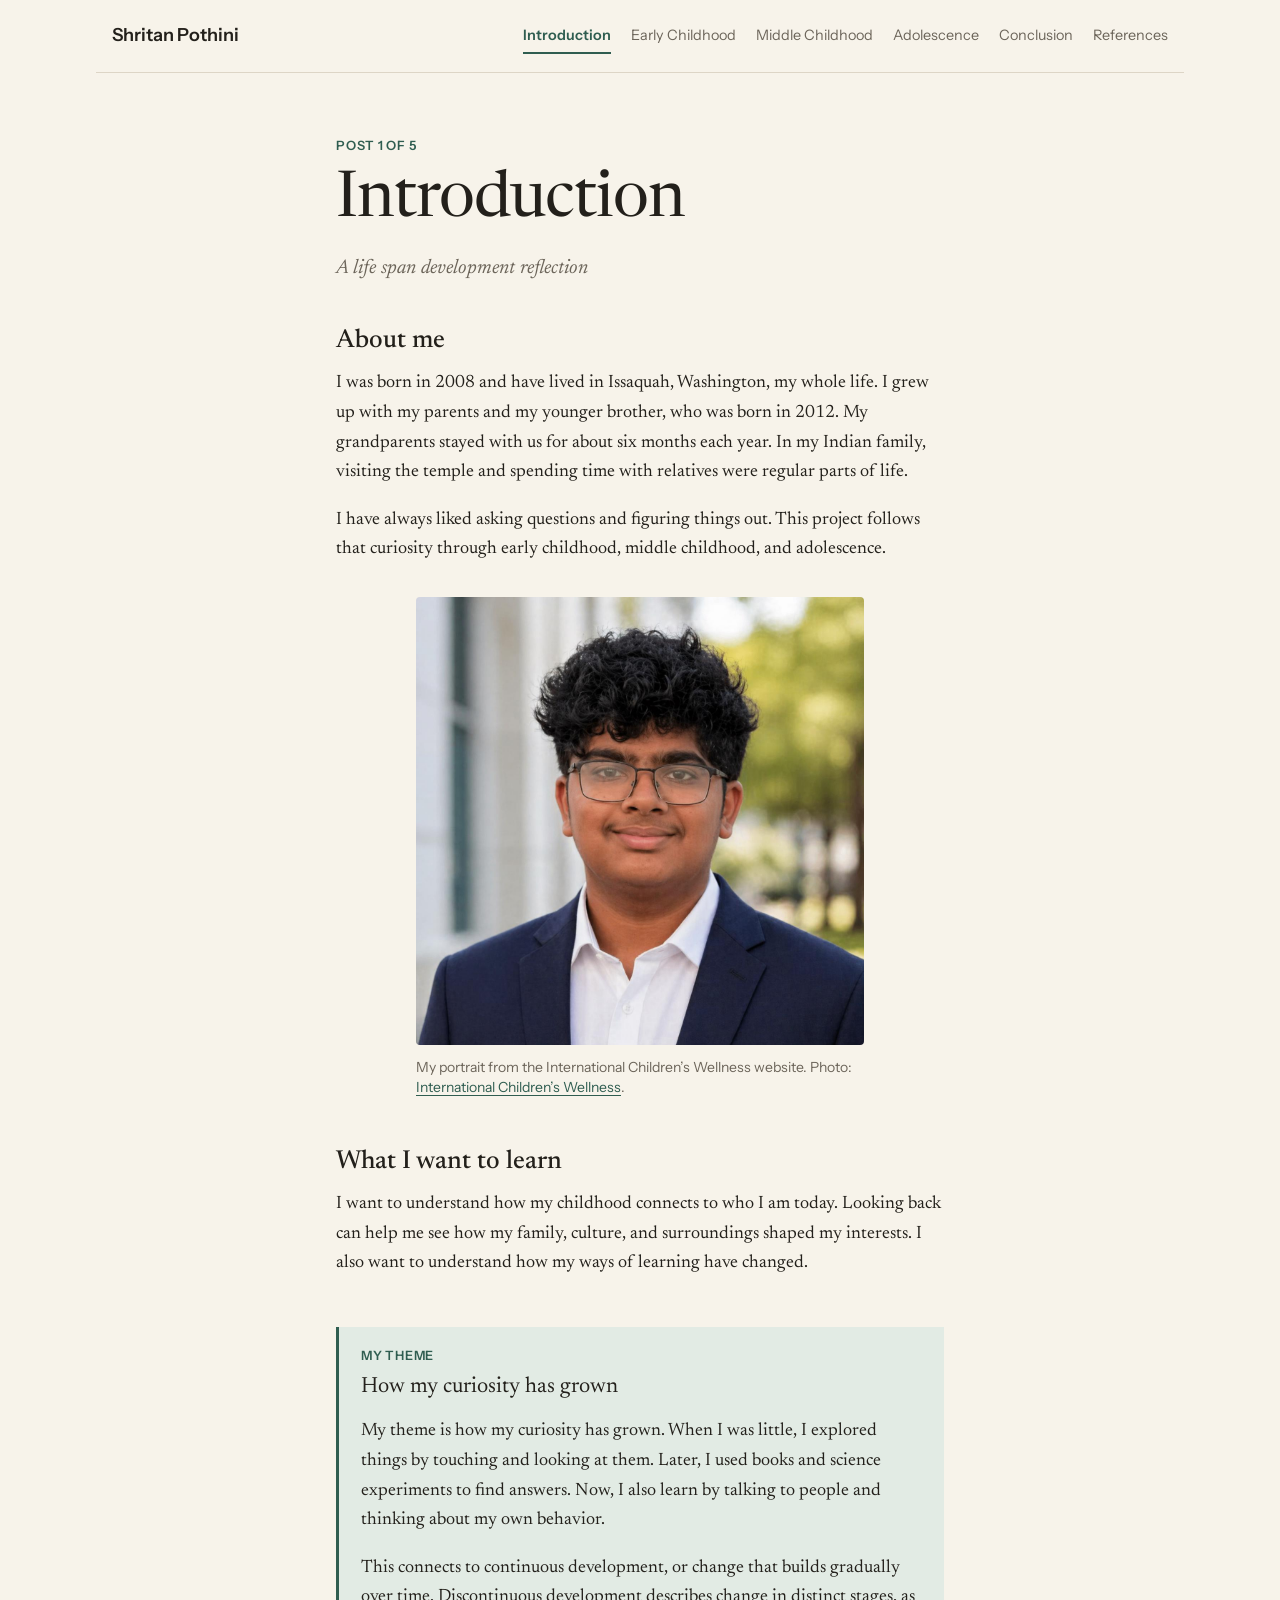
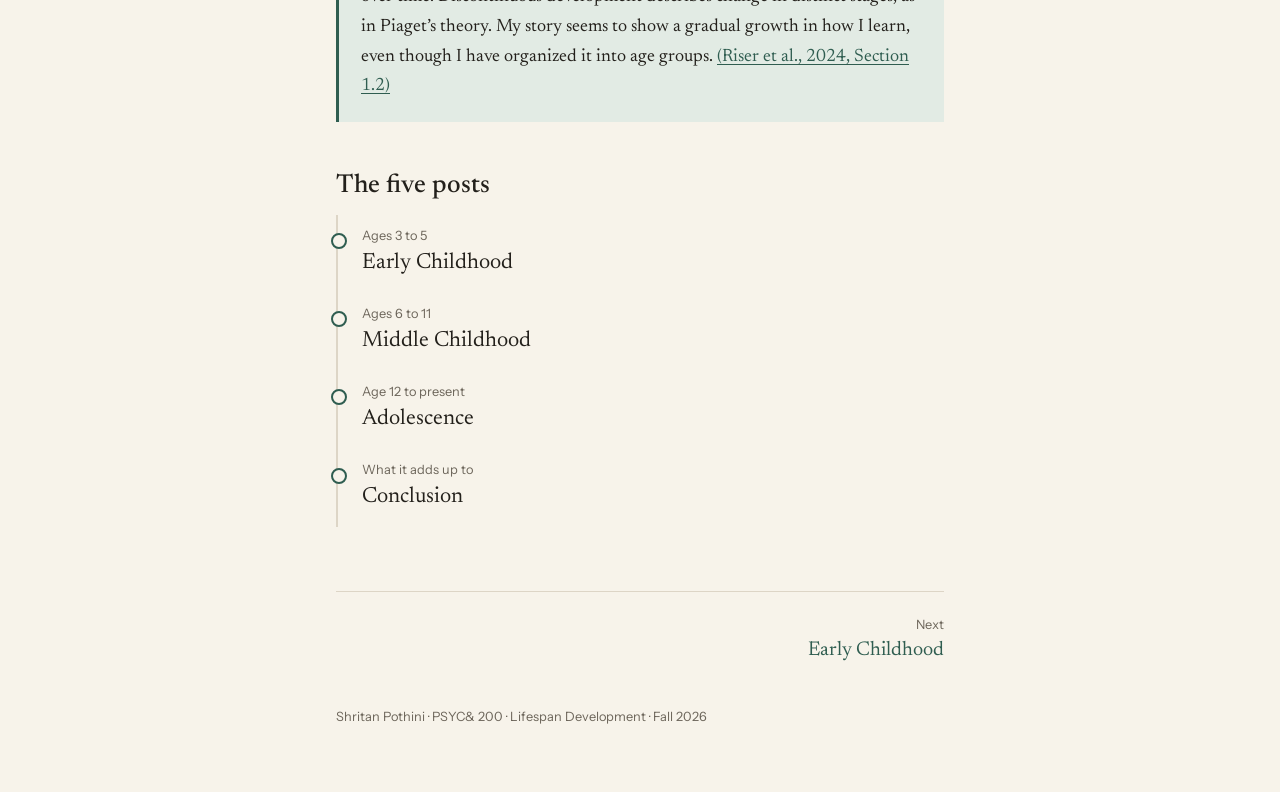
==== index.html @ 1e0b293d "Add supplied childhood photos and credited ICW portrait and conference images" ====
<!doctype html>
<html lang="en">
<head>
  <meta charset="utf-8">
  <meta name="viewport" content="width=device-width, initial-scale=1">
  <meta name="robots" content="noindex">
  <title>Introduction</title>
  <link rel="preconnect" href="https://fonts.googleapis.com">
  <link rel="preconnect" href="https://fonts.gstatic.com" crossorigin>
  <link rel="stylesheet" href="https://fonts.googleapis.com/css2?family=Instrument+Sans:wght@400;500;600&family=Newsreader:ital,opsz,wght@0,6..72,400;0,6..72,500;1,6..72,400&display=swap">
  <link rel="stylesheet" href="site.css">
  <script src="site-config.js" defer></script>
  <script src="site.js" defer></script>
</head>
<body>
  <header id="site-header"></header>
  <main>
    <div class="hero">
      <p class="eyebrow" data-post-number></p>
      <h1 data-post-title></h1>
      <p class="hero-sub">A life span development reflection</p>
    </div>

<section>
<h2>About me</h2>
<p>I was born in 2008 and have lived in Issaquah, Washington, my whole life. I grew up with my parents and my younger brother, who was born in 2012. My grandparents stayed with us for about six months each year. In my Indian family, visiting the temple and spending time with relatives were regular parts of life.</p>
<p>I have always liked asking questions and figuring things out. This project follows that curiosity through early childhood, middle childhood, and adolescence.</p>
<figure class="portrait"><img src="images/shritan-icw.png" alt="Portrait of Shritan Pothini" loading="lazy"><figcaption>My portrait from the International Children’s Wellness website. Photo: <a href="https://internationalchildrenswellness.org/">International Children’s Wellness</a>.</figcaption></figure>
</section>
<section>
<h2>What I want to learn</h2>
<p>I want to understand how my childhood connects to who I am today. Looking back can help me see how my family, culture, and surroundings shaped my interests. I also want to understand how my ways of learning have changed.</p>
</section>
<aside class="theme-note">
<p class="eyebrow">My theme</p>
<p class="theme-name" data-theme-name></p>
<p>My theme is how my curiosity has grown. When I was little, I explored things by touching and looking at them. Later, I used books and science experiments to find answers. Now, I also learn by talking to people and thinking about my own behavior.</p>
<p>This connects to continuous development, or change that builds gradually over time. Discontinuous development describes change in distinct stages, as in Piaget’s theory. My story seems to show a gradual growth in how I learn, even though I have organized it into age groups. <a href="https://openstax.org/books/lifespan-development/pages/1-2-themes-of-development">(Riser et al., 2024, Section 1.2)</a></p>
</aside>
<section>
<h2>The five posts</h2>
<ol class="roadmap" id="roadmap"></ol></section>
    <nav class="pager" id="pager" aria-label="Previous and next post"></nav>
  </main>
  <footer id="site-footer"></footer>
</body>
</html>
---- site.css ----
:root {
  --paper: #f7f3ea;
  --surface: #fffdf8;
  --ink: #23201b;
  --muted: #6c655a;
  --rule: #ddd5c6;
  --accent: #2f5d50;
  --accent-soft: #e2ebe4;
  --marker: #b4552d;
  --marker-soft: #f8e9dd;
  --serif: "Newsreader", Georgia, "Times New Roman", serif;
  --sans: "Instrument Sans", system-ui, -apple-system, "Segoe UI", sans-serif;
  --measure: 40rem;
}

@media (prefers-color-scheme: dark) {
  :root {
    --paper: #1b1a17;
    --surface: #24221e;
    --ink: #ece6da;
    --muted: #a59d8f;
    --rule: #3b3831;
    --accent: #8fc4b0;
    --accent-soft: #26362f;
    --marker: #e6a07c;
    --marker-soft: #38291f;
  }
}

* { box-sizing: border-box; }

html { scroll-behavior: smooth; scroll-padding-top: 1.5rem; }

body {
  margin: 0;
  background: var(--paper);
  color: var(--ink);
  font: 400 1.125rem/1.65 var(--serif);
}

a { color: var(--accent); text-underline-offset: 0.18em; }

:focus-visible { outline: 2px solid var(--accent); outline-offset: 3px; }

img { max-width: 100%; display: block; }

/* Draft notice */
.draft-notice {
  display: flex;
  flex-wrap: wrap;
  gap: 0.25rem 1rem;
  justify-content: center;
  padding: 0.5rem 1rem;
  background: var(--marker-soft);
  color: var(--ink);
  font: 500 0.875rem/1.4 var(--sans);
}
.draft-notice a { color: var(--marker); }

/* Navigation */
.nav {
  display: flex;
  flex-wrap: wrap;
  align-items: center;
  justify-content: space-between;
  gap: 0.5rem 1.5rem;
  max-width: 68rem;
  margin: 0 auto;
  padding: 1.25rem 1rem;
  font-family: var(--sans);
  border-bottom: 1px solid var(--rule);
}
.brand { color: var(--ink); font-weight: 600; text-decoration: none; }
.nav-list {
  display: flex;
  flex-wrap: wrap;
  gap: 0.25rem 1.25rem;
  margin: 0;
  padding: 0;
  list-style: none;
  font-size: 0.9rem;
}
.nav-list a { color: var(--muted); text-decoration: none; padding: 0.25rem 0; display: block; }
.nav-list a:hover { color: var(--ink); }
.nav-list a[aria-current="page"] { color: var(--accent); font-weight: 600; box-shadow: 0 2px 0 var(--accent); }
.nav-toggle {
  display: none;
  background: none;
  border: 1px solid var(--rule);
  border-radius: 4px;
  color: var(--ink);
  font: 500 0.875rem var(--sans);
  padding: 0.35rem 0.75rem;
  cursor: pointer;
}

/* Layout */
main { max-width: var(--measure); margin: 0 auto; padding: 0 1rem; }

.hero { padding: 4rem 0 2.5rem; }
.eyebrow {
  margin: 0 0 0.75rem;
  color: var(--accent);
  font: 600 0.8rem/1.4 var(--sans);
  letter-spacing: 0.06em;
  text-transform: uppercase;
}
h1 {
  margin: 0;
  font-size: clamp(2.5rem, 8vw, 4rem);
  font-weight: 400;
  line-height: 1.08;
  letter-spacing: -0.015em;
}
.hero-sub { margin: 1rem 0 0; color: var(--muted); font-size: 1.25rem; font-style: italic; }

section { margin: 0 0 3rem; }
h2 { margin: 0 0 0.75rem; font-size: 1.625rem; font-weight: 500; line-height: 1.25; }
h3 { margin: 0 0 0.25rem; font: 600 1rem/1.4 var(--sans); }
p { margin: 0 0 1.1rem; }

/* Writing slots: replaced by your own writing */
.todo {
  margin: 0 0 1.1rem;
  padding: 1rem 1.125rem;
  background: var(--marker-soft);
  border: 1px dashed var(--marker);
  border-radius: 4px;
  font: 400 0.95rem/1.55 var(--sans);
}
.todo strong { display: block; color: var(--marker); font-weight: 600; font-size: 0.8rem; letter-spacing: 0.04em; text-transform: uppercase; }
.todo.photo { display: grid; place-content: center; min-height: 15rem; text-align: center; }

/* Theme callout */
.theme-note {
  margin: 0 0 3rem;
  padding: 1.25rem 1.375rem;
  background: var(--accent-soft);
  border-left: 3px solid var(--accent);
}
.theme-note .eyebrow { margin-bottom: 0.25rem; }
.theme-name { font-size: 1.375rem; margin: 0 0 0.75rem; }
.theme-missing { font-style: italic; color: var(--muted); }

/* Concept cards */
.concepts { display: grid; gap: 1rem; }
.concept { padding: 1.125rem; background: var(--surface); border: 1px solid var(--rule); border-radius: 4px; }
.concept .todo:last-child, .concept p:last-child { margin-bottom: 0; }

/* Photos */
figure { margin: 2rem 0; }
figure img { max-height: 32rem; border-radius: 4px; cursor: zoom-in; }
figcaption { margin-top: 0.75rem; color: var(--muted); font: 400 0.875rem/1.45 var(--sans); }

.lightbox { max-width: min(92vw, 60rem); padding: 1rem; background: var(--surface); color: var(--ink); border: 0; border-radius: 6px; }
.lightbox::backdrop { background: rgb(0 0 0 / 0.75); }
.lightbox img { max-height: 76vh; margin: 0 auto; }
.lightbox p { margin: 0.75rem 0 0; font: 400 0.9rem/1.45 var(--sans); }
.lightbox-close { display: block; margin: 0 0 0.75rem auto; background: none; border: 1px solid var(--rule); border-radius: 4px; color: var(--ink); font: 500 0.875rem var(--sans); padding: 0.3rem 0.7rem; cursor: pointer; }

/* Roadmap on the home page */
.roadmap { margin: 0; padding: 0; list-style: none; border-left: 2px solid var(--rule); }
.roadmap li { position: relative; padding-left: 1.5rem; }
.roadmap li::before {
  content: "";
  position: absolute;
  left: -7px;
  top: 1.15rem;
  width: 12px;
  height: 12px;
  border-radius: 50%;
  background: var(--paper);
  border: 2px solid var(--accent);
}
.roadmap a { display: block; padding: 0.75rem 0; color: var(--ink); text-decoration: none; }
.roadmap a:hover .road-title { color: var(--accent); }
.road-ages { display: block; color: var(--muted); font: 400 0.8rem/1.4 var(--sans); }
.road-title { font-size: 1.375rem; }

/* References */
.references { padding-left: 1.5rem; text-indent: -1.5rem; overflow-wrap: anywhere; }

/* Pager and footer */
.pager { display: flex; gap: 1rem; margin: 4rem 0 0; padding-top: 1.5rem; border-top: 1px solid var(--rule); }
.pager a { flex: 1; text-decoration: none; font-size: 1.25rem; }
.pager small { display: block; color: var(--muted); font: 400 0.8rem/1.4 var(--sans); }
.pager .next { text-align: right; margin-left: auto; }

#site-footer { max-width: var(--measure); margin: 2.5rem auto 0; padding: 0 1rem 3rem; color: var(--muted); font: 400 0.8rem/1.5 var(--sans); }

@media (max-width: 720px) {
  .nav-toggle { display: block; }
  .nav-list { display: none; flex-direction: column; flex-basis: 100%; font-size: 1rem; }
  .nav-list.open { display: flex; }
  .hero { padding: 2.75rem 0 2rem; }
}

@media (prefers-reduced-motion: reduce) {
  html { scroll-behavior: auto; }
}

@media print {
  .draft-notice, .nav, .pager { display: none; }
  body { background: #fff; color: #000; font-size: 11pt; }
}

figure img { width: 100%; }

/* Small finishing details. */
.source-list { padding-left: 1.25rem; }
.source-list li { margin-bottom: .6rem; }
.concept h3 { margin-bottom: .75rem; }
.theme-note p:last-child { margin-bottom: 0; }

/* Preserve photo proportions without cropping. */
figure img { height: auto; max-height: none; }
figure.portrait { max-width: 28rem; margin-left: auto; margin-right: auto; }
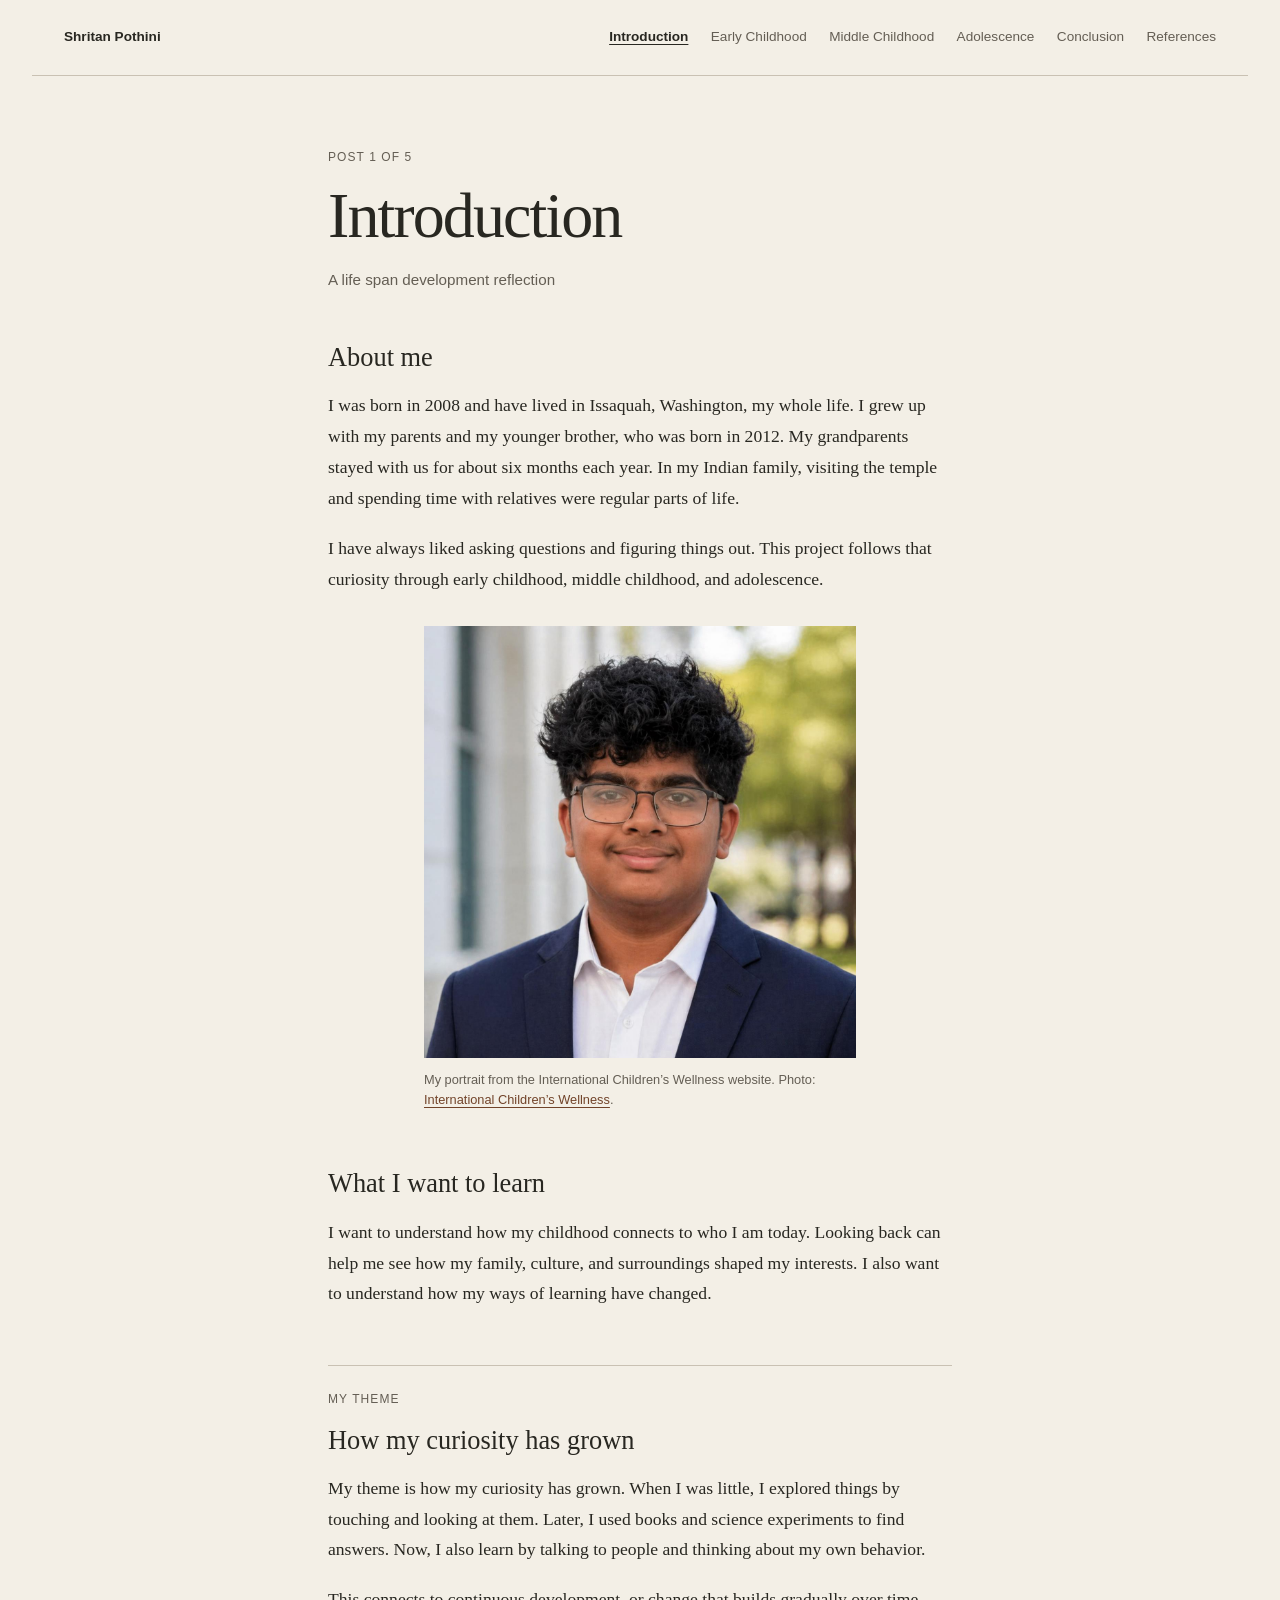
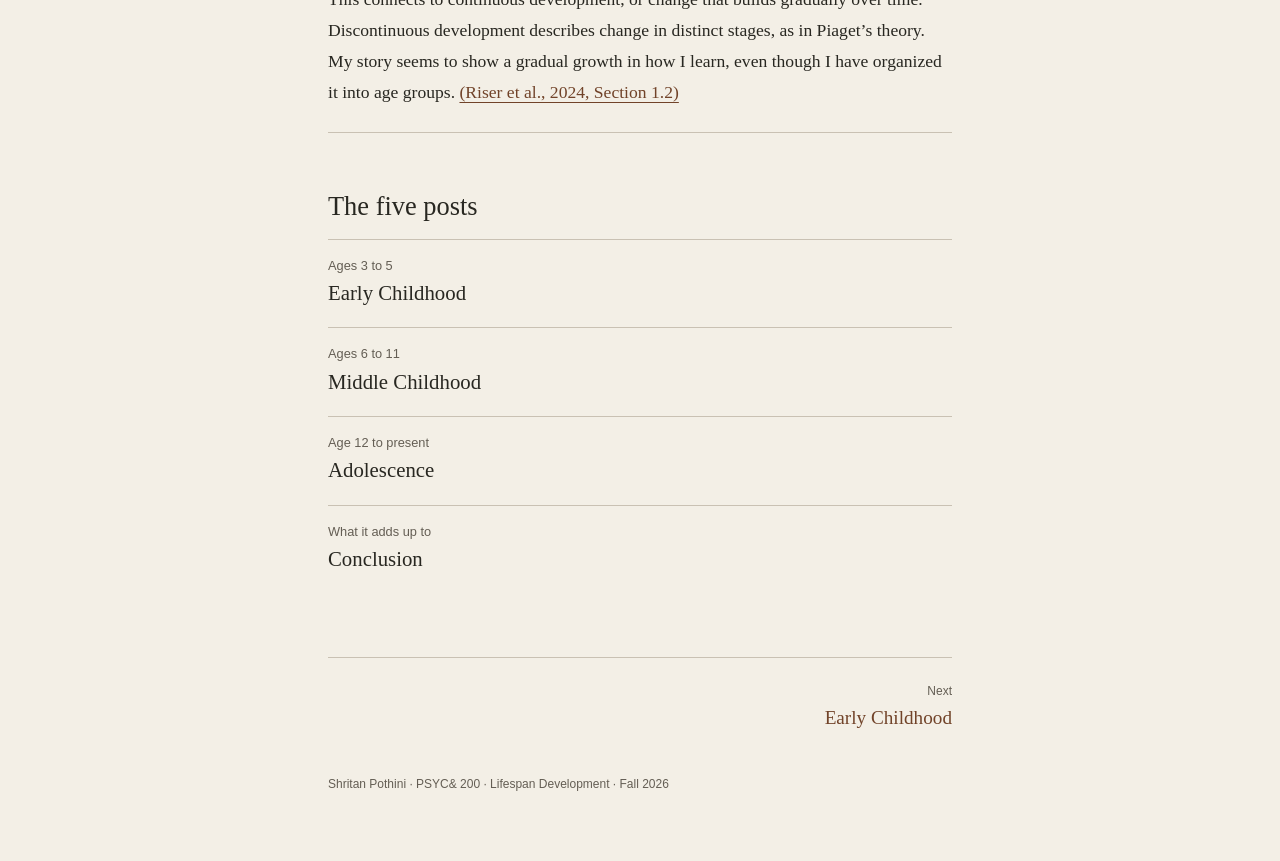
==== commit 68afc32b: "Simplify visual design using supplied guides" ====
--- a/index.html
+++ b/index.html
@@ -5,9 +5,6 @@
   <meta name="viewport" content="width=device-width, initial-scale=1">
   <meta name="robots" content="noindex">
   <title>Introduction</title>
-  <link rel="preconnect" href="https://fonts.googleapis.com">
-  <link rel="preconnect" href="https://fonts.gstatic.com" crossorigin>
-  <link rel="stylesheet" href="https://fonts.googleapis.com/css2?family=Instrument+Sans:wght@400;500;600&family=Newsreader:ital,opsz,wght@0,6..72,400;0,6..72,500;1,6..72,400&display=swap">
   <link rel="stylesheet" href="site.css">
   <script src="site-config.js" defer></script>
   <script src="site.js" defer></script>
--- a/site.css
+++ b/site.css
@@ -1,217 +1,73 @@
 :root {
-  --paper: #f7f3ea;
-  --surface: #fffdf8;
-  --ink: #23201b;
-  --muted: #6c655a;
-  --rule: #ddd5c6;
-  --accent: #2f5d50;
-  --accent-soft: #e2ebe4;
-  --marker: #b4552d;
-  --marker-soft: #f8e9dd;
-  --serif: "Newsreader", Georgia, "Times New Roman", serif;
-  --sans: "Instrument Sans", system-ui, -apple-system, "Segoe UI", sans-serif;
-  --measure: 40rem;
+  color-scheme: light;
+  --paper: #f3efe6;
+  --ink: #282721;
+  --muted: #645e54;
+  --rule: #c9c1b3;
+  --accent: #714329;
+  --serif: Georgia, "Times New Roman", serif;
+  --sans: Arial, Helvetica, sans-serif;
+  --measure: 42rem;
 }
-
-@media (prefers-color-scheme: dark) {
-  :root {
-    --paper: #1b1a17;
-    --surface: #24221e;
-    --ink: #ece6da;
-    --muted: #a59d8f;
-    --rule: #3b3831;
-    --accent: #8fc4b0;
-    --accent-soft: #26362f;
-    --marker: #e6a07c;
-    --marker-soft: #38291f;
-  }
+* { box-sizing: border-box; }
+body { margin: 0; background: var(--paper); color: var(--ink); font: 1.1rem/1.75 var(--serif); }
+a { color: var(--accent); text-underline-offset: .2em; text-decoration-thickness: 1px; }
+a:hover { text-decoration-thickness: 2px; }
+:focus-visible { outline: 2px solid var(--accent); outline-offset: 5px; }
+img { display: block; max-width: 100%; height: auto; }
+button { color: inherit; font: inherit; }
+.nav { max-width: 76rem; margin: auto; padding: 1.4rem 2rem; display: flex; flex-wrap: wrap; align-items: center; justify-content: space-between; gap: 1rem 2rem; border-bottom: 1px solid var(--rule); font: .85rem/1.5 var(--sans); }
+.brand { color: var(--ink); font-weight: 700; text-decoration: none; }
+.nav-list { display: flex; flex-wrap: wrap; gap: .5rem 1.4rem; list-style: none; padding: 0; margin: 0; }
+.nav-list a { color: var(--muted); display: block; padding: .3rem 0; text-decoration: none; }
+.nav-list a[aria-current="page"] { color: var(--ink); text-decoration: underline; font-weight: 700; }
+.nav-toggle { display: none; background: transparent; border: 1px solid var(--rule); padding: .45rem .8rem; cursor: pointer; }
+main { max-width: var(--measure); padding: 0 1.5rem; margin: auto; }
+.hero { padding: 4.5rem 0 3rem; }
+.eyebrow { font: .75rem/1.5 var(--sans); letter-spacing: .09em; text-transform: uppercase; color: var(--muted); margin: 0 0 .9rem; }
+h1 { margin: 0; font: 400 clamp(2.5rem, 7vw, 4rem)/1.12 var(--serif); letter-spacing: -.03em; }
+.hero-sub { color: var(--muted); font: .95rem/1.6 var(--sans); margin: 1rem 0 0; }
+section { margin: 0 0 3.5rem; }
+h2 { font: 400 1.65rem/1.3 var(--serif); margin: 0 0 1rem; }
+h3 { font: 700 1rem/1.5 var(--sans); margin: 0 0 .85rem; }
+p { margin: 0 0 1.2rem; }
+.theme-note { margin: 0 0 3.5rem; padding: 1.5rem 0; border-top: 1px solid var(--rule); border-bottom: 1px solid var(--rule); }
+.theme-name { font: 400 1.65rem/1.3 var(--serif); margin-bottom: 1rem; }
+.theme-note p:last-child, .concept p:last-child { margin-bottom: 0; }
+.concepts { display: block; }
+.concept { margin: 0 0 2rem; padding: 0; }
+.concept + .concept { padding-top: 1.5rem; border-top: 1px solid var(--rule); }
+figure { margin: 2rem 0 2.5rem; }
+figure img { width: 100%; cursor: zoom-in; }
+figure.portrait { max-width: 27rem; margin-left: auto; margin-right: auto; }
+figcaption { margin-top: .7rem; color: var(--muted); font: .8rem/1.6 var(--sans); }
+.roadmap { margin: 0; padding: 0; list-style: none; }
+.roadmap li { border-top: 1px solid var(--rule); }
+.roadmap a { display: block; padding: 1rem 0; color: var(--ink); text-decoration: none; }
+.road-ages { display: block; color: var(--muted); font: .8rem/1.5 var(--sans); }
+.road-title { font-size: 1.3rem; }
+.references { padding-left: 1.5rem; text-indent: -1.5rem; overflow-wrap: anywhere; }
+.source-list { padding-left: 1.25rem; }
+.source-list li { margin-bottom: .65rem; }
+.pager { display: flex; gap: 1.5rem; margin: 4rem 0 0; padding-top: 1.5rem; border-top: 1px solid var(--rule); }
+.pager a { flex: 1; font-size: 1.2rem; text-decoration: none; }
+.pager small { display: block; color: var(--muted); font: .75rem/1.6 var(--sans); }
+.pager .next { text-align: right; margin-left: auto; }
+#site-footer { max-width: var(--measure); margin: 2.5rem auto 0; padding: 0 1.5rem 3rem; color: var(--muted); font: .75rem/1.6 var(--sans); }
+.lightbox { max-width: min(92vw, 60rem); padding: 1rem; background: var(--paper); color: var(--ink); border: 1px solid var(--rule); }
+.lightbox::backdrop { background: rgb(0 0 0 / .8); }
+.lightbox img { max-height: 76vh; width: auto; margin: auto; }
+.lightbox p { margin: .75rem 0 0; font: .85rem/1.6 var(--sans); }
+.lightbox-close { display: block; margin: 0 0 .75rem auto; background: transparent; border: 1px solid var(--rule); padding: .4rem .75rem; font: .85rem var(--sans); cursor: pointer; }
+@media (max-width: 760px) {
+  .nav { padding: 1rem 1.5rem; }
+  .nav-toggle { display: block; }
+  .nav-list { display: none; flex-direction: column; flex-basis: 100%; gap: .2rem; }
+  .nav-list.open { display: flex; }
+  .nav-list a { padding: .6rem 0; }
+  .hero { padding: 3rem 0 2.5rem; }
 }
-
-* { box-sizing: border-box; }
-
-html { scroll-behavior: smooth; scroll-padding-top: 1.5rem; }
-
-body {
-  margin: 0;
-  background: var(--paper);
-  color: var(--ink);
-  font: 400 1.125rem/1.65 var(--serif);
-}
-
-a { color: var(--accent); text-underline-offset: 0.18em; }
-
-:focus-visible { outline: 2px solid var(--accent); outline-offset: 3px; }
-
-img { max-width: 100%; display: block; }
-
-/* Draft notice */
-.draft-notice {
-  display: flex;
-  flex-wrap: wrap;
-  gap: 0.25rem 1rem;
-  justify-content: center;
-  padding: 0.5rem 1rem;
-  background: var(--marker-soft);
-  color: var(--ink);
-  font: 500 0.875rem/1.4 var(--sans);
-}
-.draft-notice a { color: var(--marker); }
-
-/* Navigation */
-.nav {
-  display: flex;
-  flex-wrap: wrap;
-  align-items: center;
-  justify-content: space-between;
-  gap: 0.5rem 1.5rem;
-  max-width: 68rem;
-  margin: 0 auto;
-  padding: 1.25rem 1rem;
-  font-family: var(--sans);
-  border-bottom: 1px solid var(--rule);
-}
-.brand { color: var(--ink); font-weight: 600; text-decoration: none; }
-.nav-list {
-  display: flex;
-  flex-wrap: wrap;
-  gap: 0.25rem 1.25rem;
-  margin: 0;
-  padding: 0;
-  list-style: none;
-  font-size: 0.9rem;
-}
-.nav-list a { color: var(--muted); text-decoration: none; padding: 0.25rem 0; display: block; }
-.nav-list a:hover { color: var(--ink); }
-.nav-list a[aria-current="page"] { color: var(--accent); font-weight: 600; box-shadow: 0 2px 0 var(--accent); }
-.nav-toggle {
-  display: none;
-  background: none;
-  border: 1px solid var(--rule);
-  border-radius: 4px;
-  color: var(--ink);
-  font: 500 0.875rem var(--sans);
-  padding: 0.35rem 0.75rem;
-  cursor: pointer;
-}
-
-/* Layout */
-main { max-width: var(--measure); margin: 0 auto; padding: 0 1rem; }
-
-.hero { padding: 4rem 0 2.5rem; }
-.eyebrow {
-  margin: 0 0 0.75rem;
-  color: var(--accent);
-  font: 600 0.8rem/1.4 var(--sans);
-  letter-spacing: 0.06em;
-  text-transform: uppercase;
-}
-h1 {
-  margin: 0;
-  font-size: clamp(2.5rem, 8vw, 4rem);
-  font-weight: 400;
-  line-height: 1.08;
-  letter-spacing: -0.015em;
-}
-.hero-sub { margin: 1rem 0 0; color: var(--muted); font-size: 1.25rem; font-style: italic; }
-
-section { margin: 0 0 3rem; }
-h2 { margin: 0 0 0.75rem; font-size: 1.625rem; font-weight: 500; line-height: 1.25; }
-h3 { margin: 0 0 0.25rem; font: 600 1rem/1.4 var(--sans); }
-p { margin: 0 0 1.1rem; }
-
-/* Writing slots: replaced by your own writing */
-.todo {
-  margin: 0 0 1.1rem;
-  padding: 1rem 1.125rem;
-  background: var(--marker-soft);
-  border: 1px dashed var(--marker);
-  border-radius: 4px;
-  font: 400 0.95rem/1.55 var(--sans);
-}
-.todo strong { display: block; color: var(--marker); font-weight: 600; font-size: 0.8rem; letter-spacing: 0.04em; text-transform: uppercase; }
-.todo.photo { display: grid; place-content: center; min-height: 15rem; text-align: center; }
-
-/* Theme callout */
-.theme-note {
-  margin: 0 0 3rem;
-  padding: 1.25rem 1.375rem;
-  background: var(--accent-soft);
-  border-left: 3px solid var(--accent);
-}
-.theme-note .eyebrow { margin-bottom: 0.25rem; }
-.theme-name { font-size: 1.375rem; margin: 0 0 0.75rem; }
-.theme-missing { font-style: italic; color: var(--muted); }
-
-/* Concept cards */
-.concepts { display: grid; gap: 1rem; }
-.concept { padding: 1.125rem; background: var(--surface); border: 1px solid var(--rule); border-radius: 4px; }
-.concept .todo:last-child, .concept p:last-child { margin-bottom: 0; }
-
-/* Photos */
-figure { margin: 2rem 0; }
-figure img { max-height: 32rem; border-radius: 4px; cursor: zoom-in; }
-figcaption { margin-top: 0.75rem; color: var(--muted); font: 400 0.875rem/1.45 var(--sans); }
-
-.lightbox { max-width: min(92vw, 60rem); padding: 1rem; background: var(--surface); color: var(--ink); border: 0; border-radius: 6px; }
-.lightbox::backdrop { background: rgb(0 0 0 / 0.75); }
-.lightbox img { max-height: 76vh; margin: 0 auto; }
-.lightbox p { margin: 0.75rem 0 0; font: 400 0.9rem/1.45 var(--sans); }
-.lightbox-close { display: block; margin: 0 0 0.75rem auto; background: none; border: 1px solid var(--rule); border-radius: 4px; color: var(--ink); font: 500 0.875rem var(--sans); padding: 0.3rem 0.7rem; cursor: pointer; }
-
-/* Roadmap on the home page */
-.roadmap { margin: 0; padding: 0; list-style: none; border-left: 2px solid var(--rule); }
-.roadmap li { position: relative; padding-left: 1.5rem; }
-.roadmap li::before {
-  content: "";
-  position: absolute;
-  left: -7px;
-  top: 1.15rem;
-  width: 12px;
-  height: 12px;
-  border-radius: 50%;
-  background: var(--paper);
-  border: 2px solid var(--accent);
-}
-.roadmap a { display: block; padding: 0.75rem 0; color: var(--ink); text-decoration: none; }
-.roadmap a:hover .road-title { color: var(--accent); }
-.road-ages { display: block; color: var(--muted); font: 400 0.8rem/1.4 var(--sans); }
-.road-title { font-size: 1.375rem; }
-
-/* References */
-.references { padding-left: 1.5rem; text-indent: -1.5rem; overflow-wrap: anywhere; }
-
-/* Pager and footer */
-.pager { display: flex; gap: 1rem; margin: 4rem 0 0; padding-top: 1.5rem; border-top: 1px solid var(--rule); }
-.pager a { flex: 1; text-decoration: none; font-size: 1.25rem; }
-.pager small { display: block; color: var(--muted); font: 400 0.8rem/1.4 var(--sans); }
-.pager .next { text-align: right; margin-left: auto; }
-
-#site-footer { max-width: var(--measure); margin: 2.5rem auto 0; padding: 0 1rem 3rem; color: var(--muted); font: 400 0.8rem/1.5 var(--sans); }
-
-@media (max-width: 720px) {
-  .nav-toggle { display: block; }
-  .nav-list { display: none; flex-direction: column; flex-basis: 100%; font-size: 1rem; }
-  .nav-list.open { display: flex; }
-  .hero { padding: 2.75rem 0 2rem; }
-}
-
-@media (prefers-reduced-motion: reduce) {
-  html { scroll-behavior: auto; }
-}
-
 @media print {
-  .draft-notice, .nav, .pager { display: none; }
+  .nav, .pager { display: none; }
   body { background: #fff; color: #000; font-size: 11pt; }
 }
-
-figure img { width: 100%; }
-
-/* Small finishing details. */
-.source-list { padding-left: 1.25rem; }
-.source-list li { margin-bottom: .6rem; }
-.concept h3 { margin-bottom: .75rem; }
-.theme-note p:last-child { margin-bottom: 0; }
-
-/* Preserve photo proportions without cropping. */
-figure img { height: auto; max-height: none; }
-figure.portrait { max-width: 28rem; margin-left: auto; margin-right: auto; }
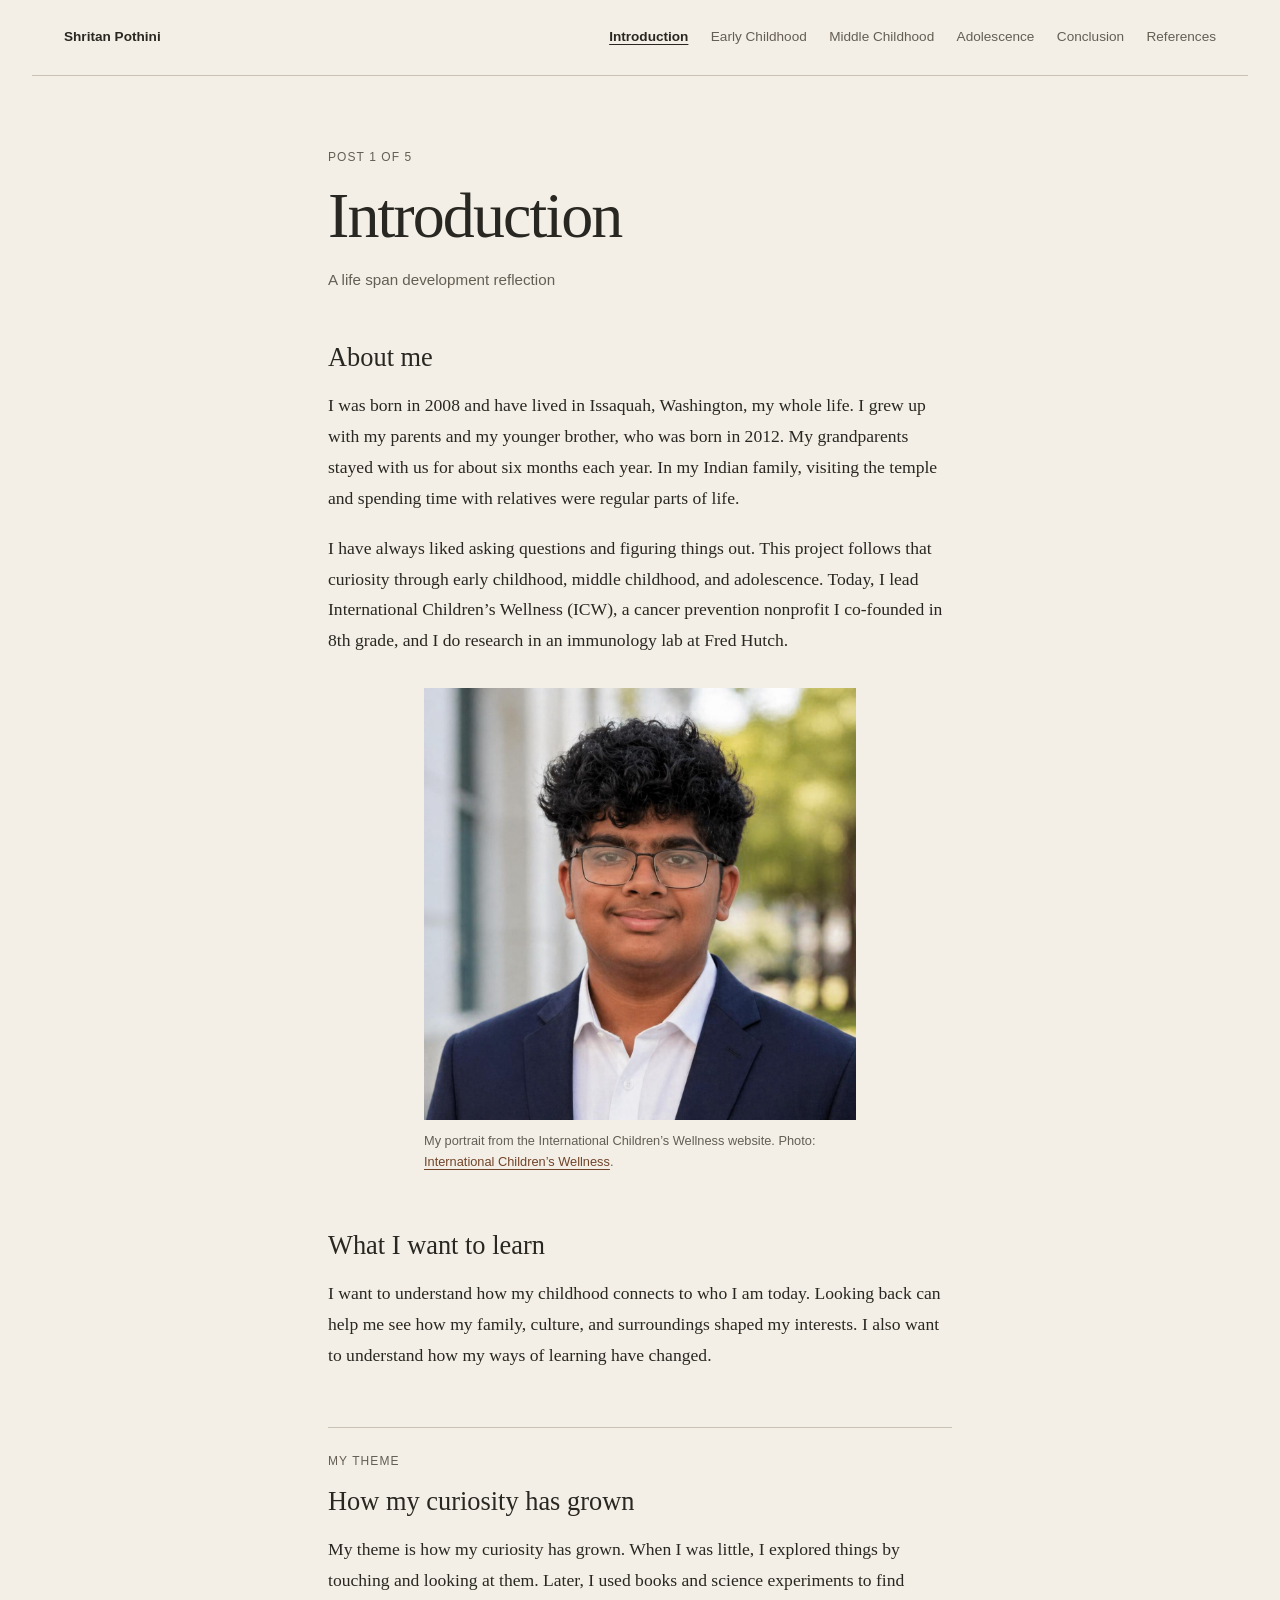
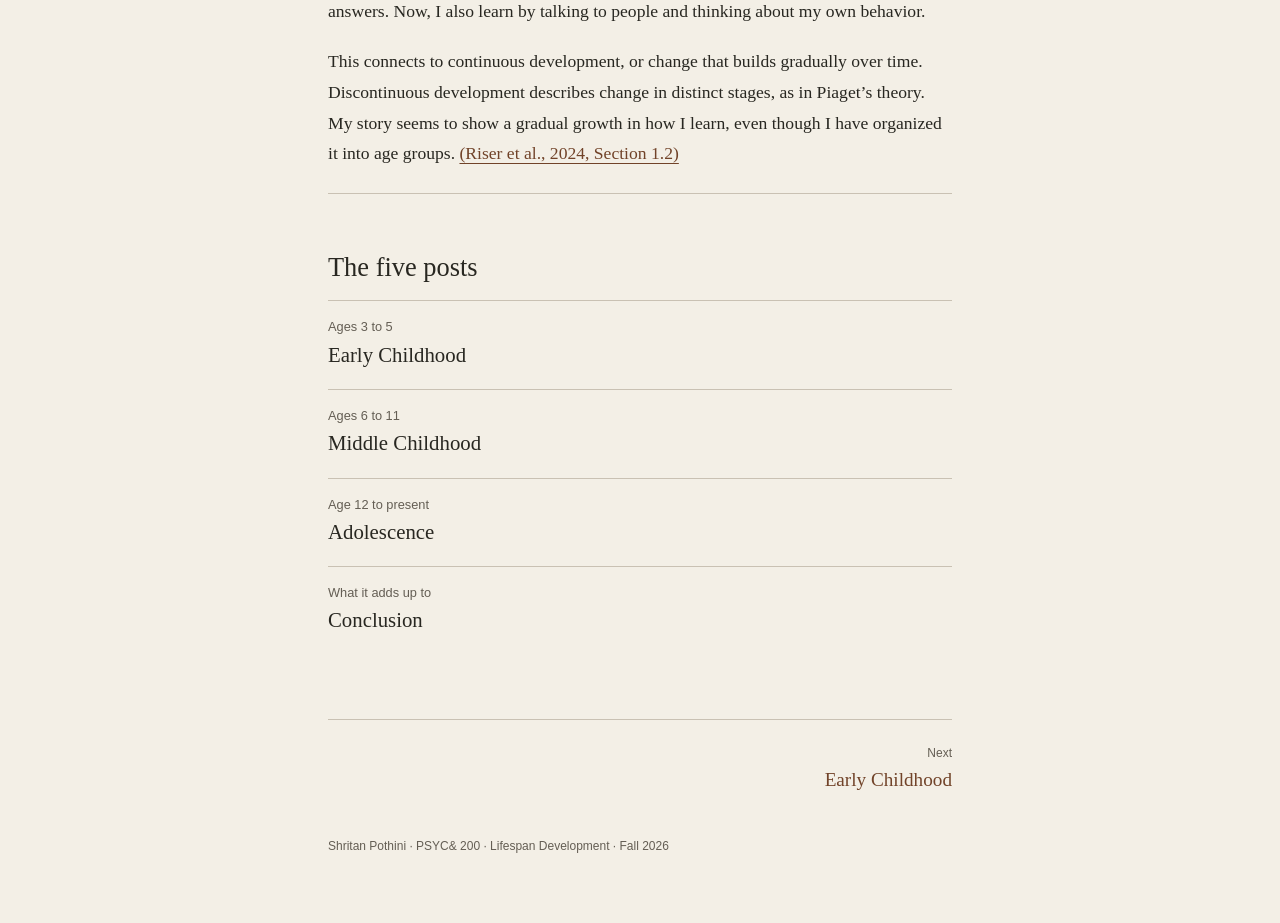
==== commit 379cfc8e: "Add personal research stories, flower experiment result, and family details" ====
--- a/index.html
+++ b/index.html
@@ -21,7 +21,7 @@
 <section>
 <h2>About me</h2>
 <p>I was born in 2008 and have lived in Issaquah, Washington, my whole life. I grew up with my parents and my younger brother, who was born in 2012. My grandparents stayed with us for about six months each year. In my Indian family, visiting the temple and spending time with relatives were regular parts of life.</p>
-<p>I have always liked asking questions and figuring things out. This project follows that curiosity through early childhood, middle childhood, and adolescence.</p>
+<p>I have always liked asking questions and figuring things out. This project follows that curiosity through early childhood, middle childhood, and adolescence. Today, I lead International Children’s Wellness (ICW), a cancer prevention nonprofit I co-founded in 8th grade, and I do research in an immunology lab at Fred Hutch.</p>
 <figure class="portrait"><img src="images/shritan-icw.png" alt="Portrait of Shritan Pothini" loading="lazy"><figcaption>My portrait from the International Children’s Wellness website. Photo: <a href="https://internationalchildrenswellness.org/">International Children’s Wellness</a>.</figcaption></figure>
 </section>
 <section>
--- a/site.css
+++ b/site.css
@@ -71,3 +71,6 @@
   .nav, .pager { display: none; }
   body { background: #fff; color: #000; font-size: 11pt; }
 }
+
+/* Keep the small speaking image close to its native display size. */
+figure.speaking-photo { max-width: 19rem; }
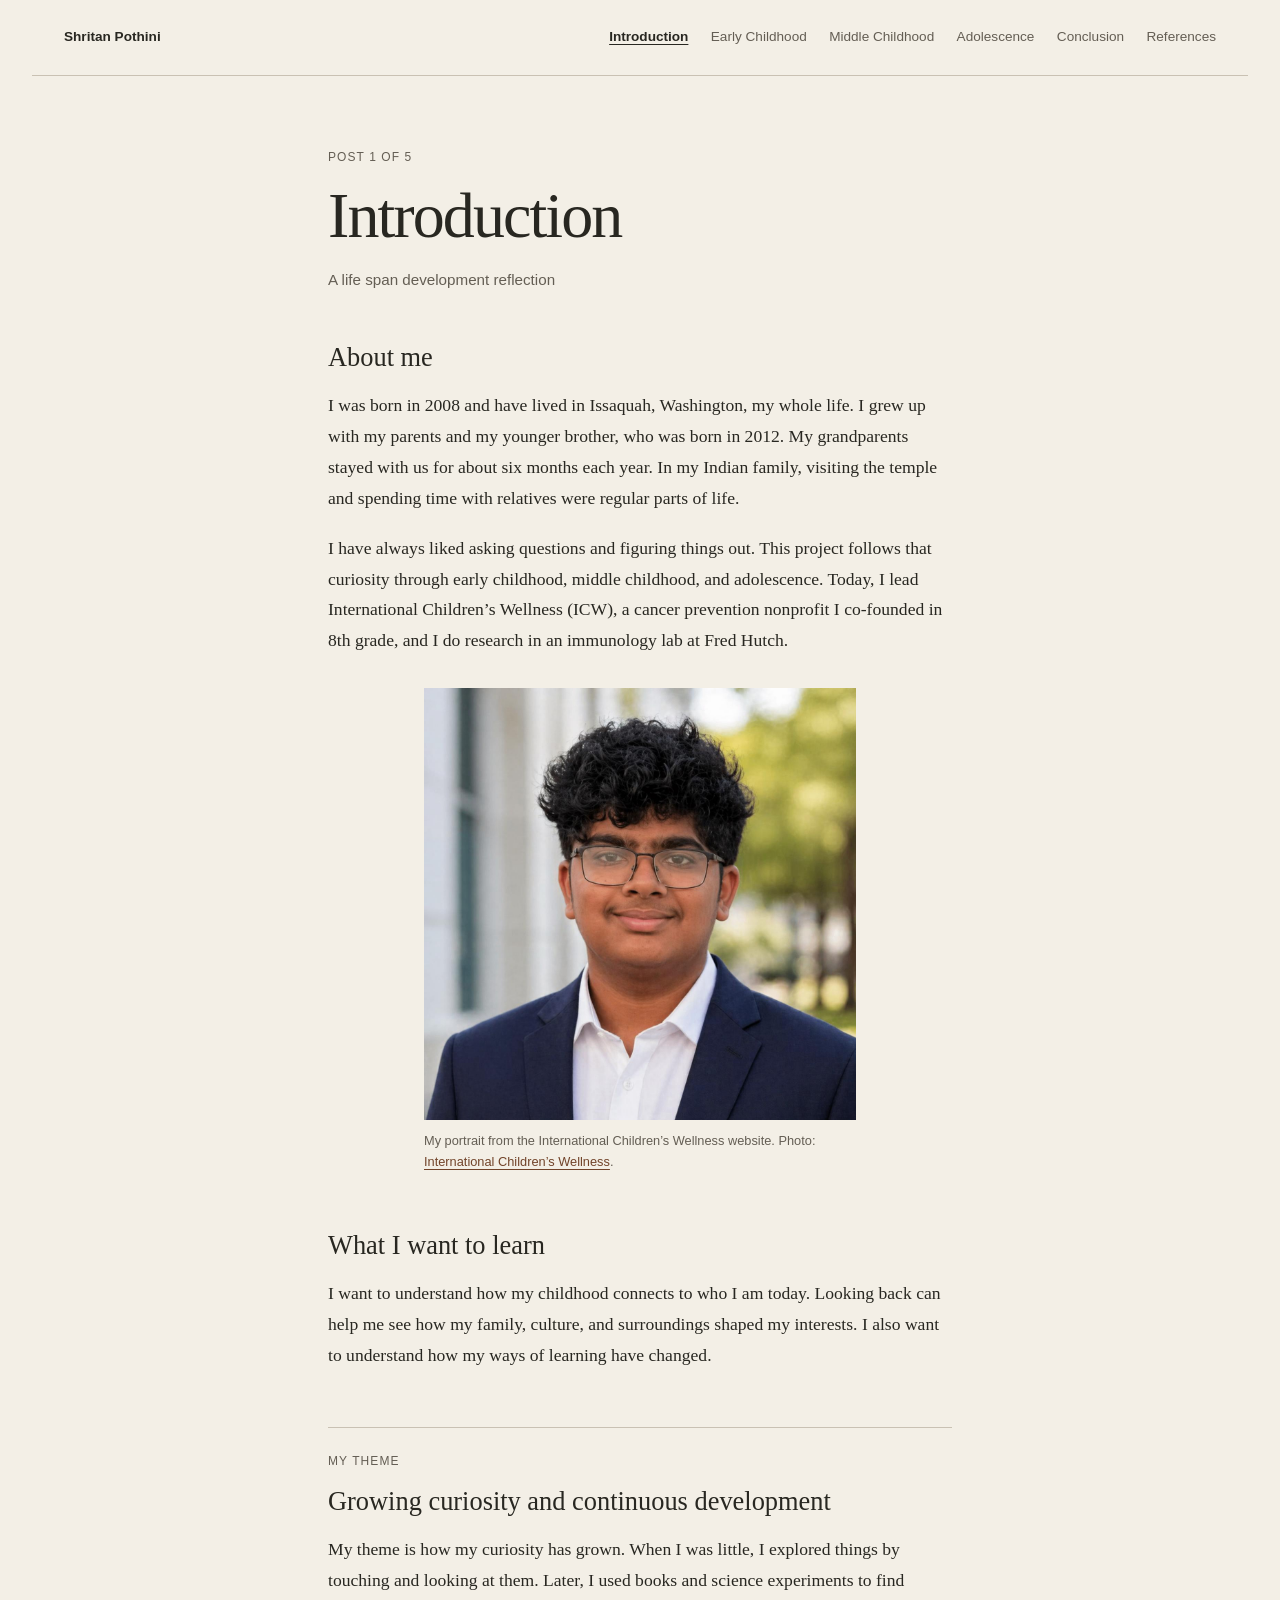
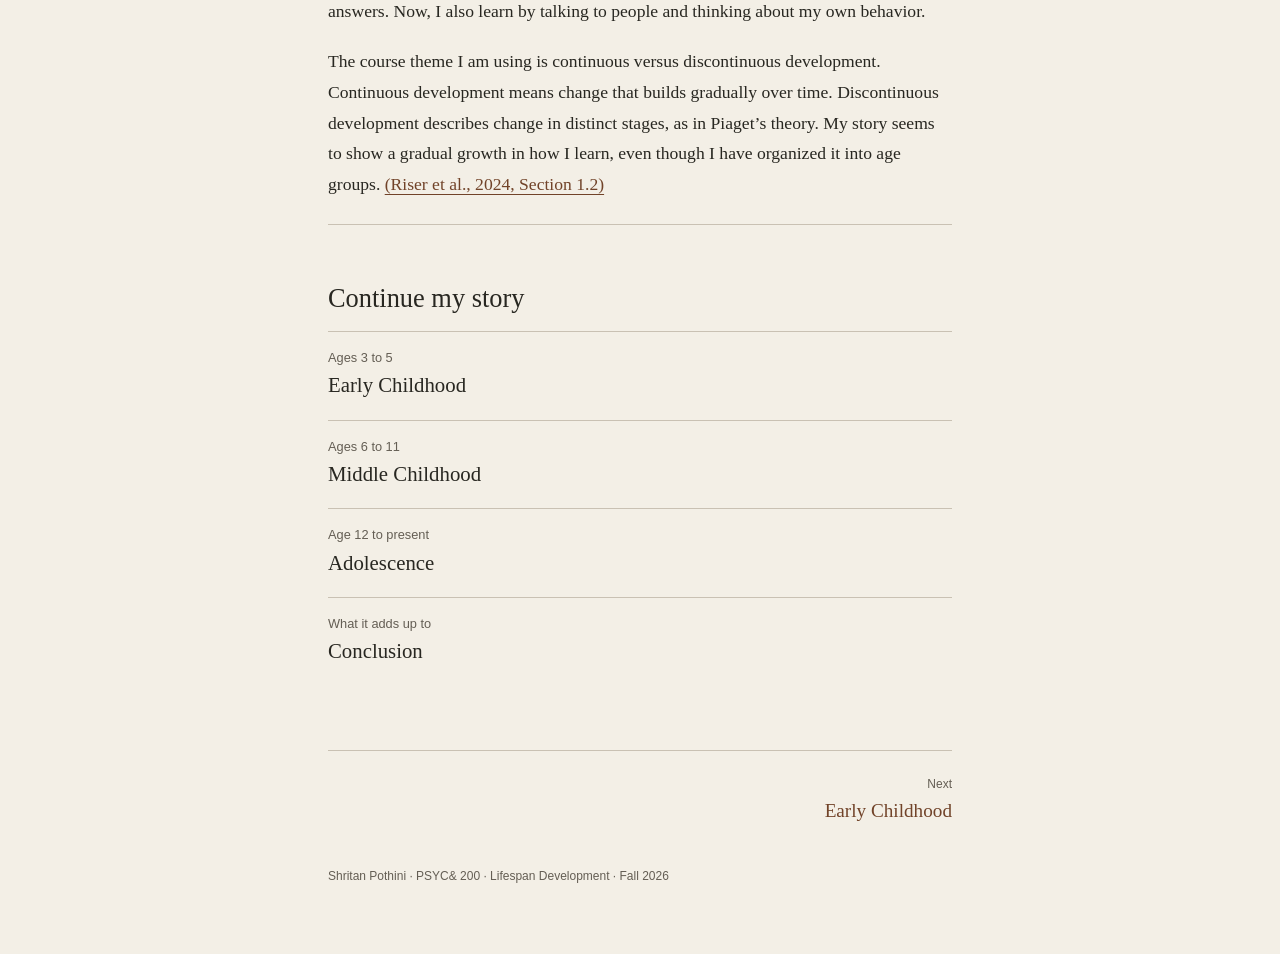
==== commit d2a2d0a3: "Strengthen rubric alignment, critical reflection, and developmental connections" ====
--- a/index.html
+++ b/index.html
@@ -32,10 +32,10 @@
 <p class="eyebrow">My theme</p>
 <p class="theme-name" data-theme-name></p>
 <p>My theme is how my curiosity has grown. When I was little, I explored things by touching and looking at them. Later, I used books and science experiments to find answers. Now, I also learn by talking to people and thinking about my own behavior.</p>
-<p>This connects to continuous development, or change that builds gradually over time. Discontinuous development describes change in distinct stages, as in Piaget’s theory. My story seems to show a gradual growth in how I learn, even though I have organized it into age groups. <a href="https://openstax.org/books/lifespan-development/pages/1-2-themes-of-development">(Riser et al., 2024, Section 1.2)</a></p>
+<p>The course theme I am using is continuous versus discontinuous development. Continuous development means change that builds gradually over time. Discontinuous development describes change in distinct stages, as in Piaget’s theory. My story seems to show a gradual growth in how I learn, even though I have organized it into age groups. <a href="https://openstax.org/books/lifespan-development/pages/1-2-themes-of-development">(Riser et al., 2024, Section 1.2)</a></p>
 </aside>
 <section>
-<h2>The five posts</h2>
+<h2>Continue my story</h2>
 <ol class="roadmap" id="roadmap"></ol></section>
     <nav class="pager" id="pager" aria-label="Previous and next post"></nav>
   </main>
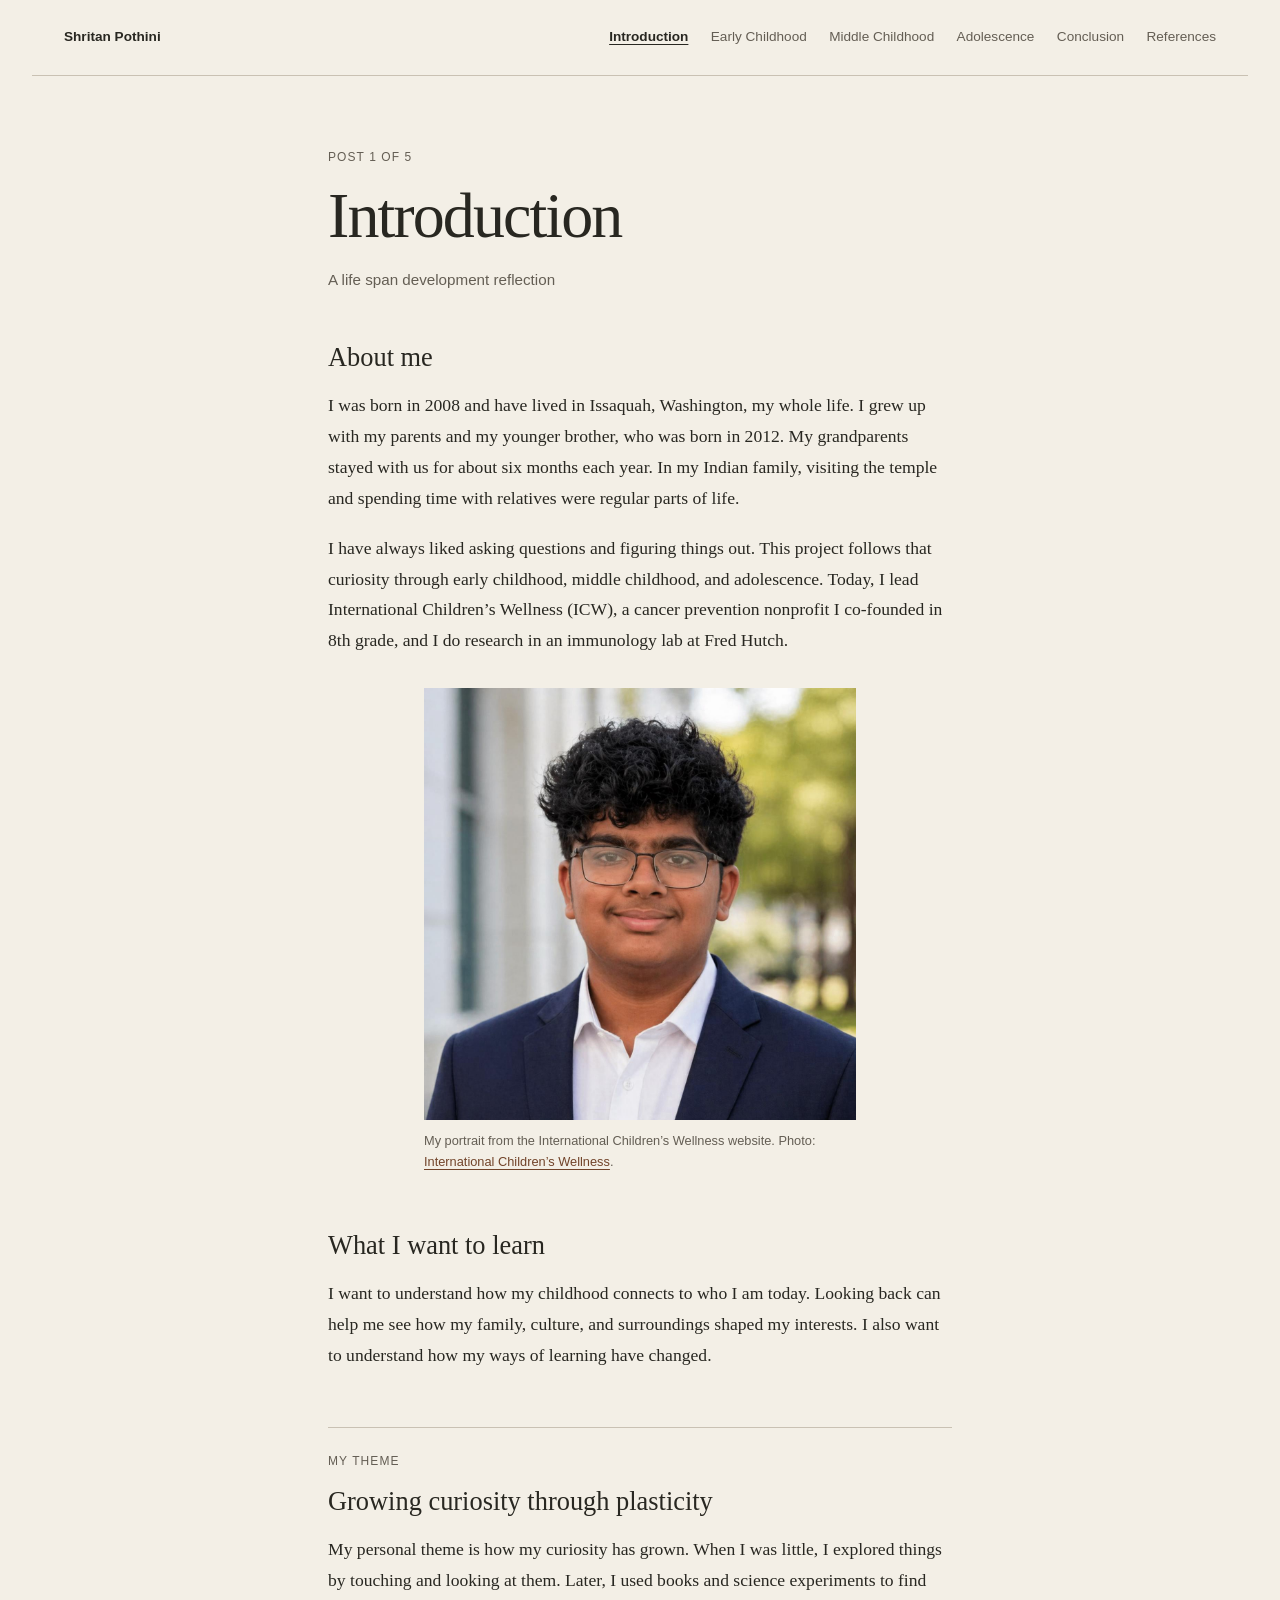
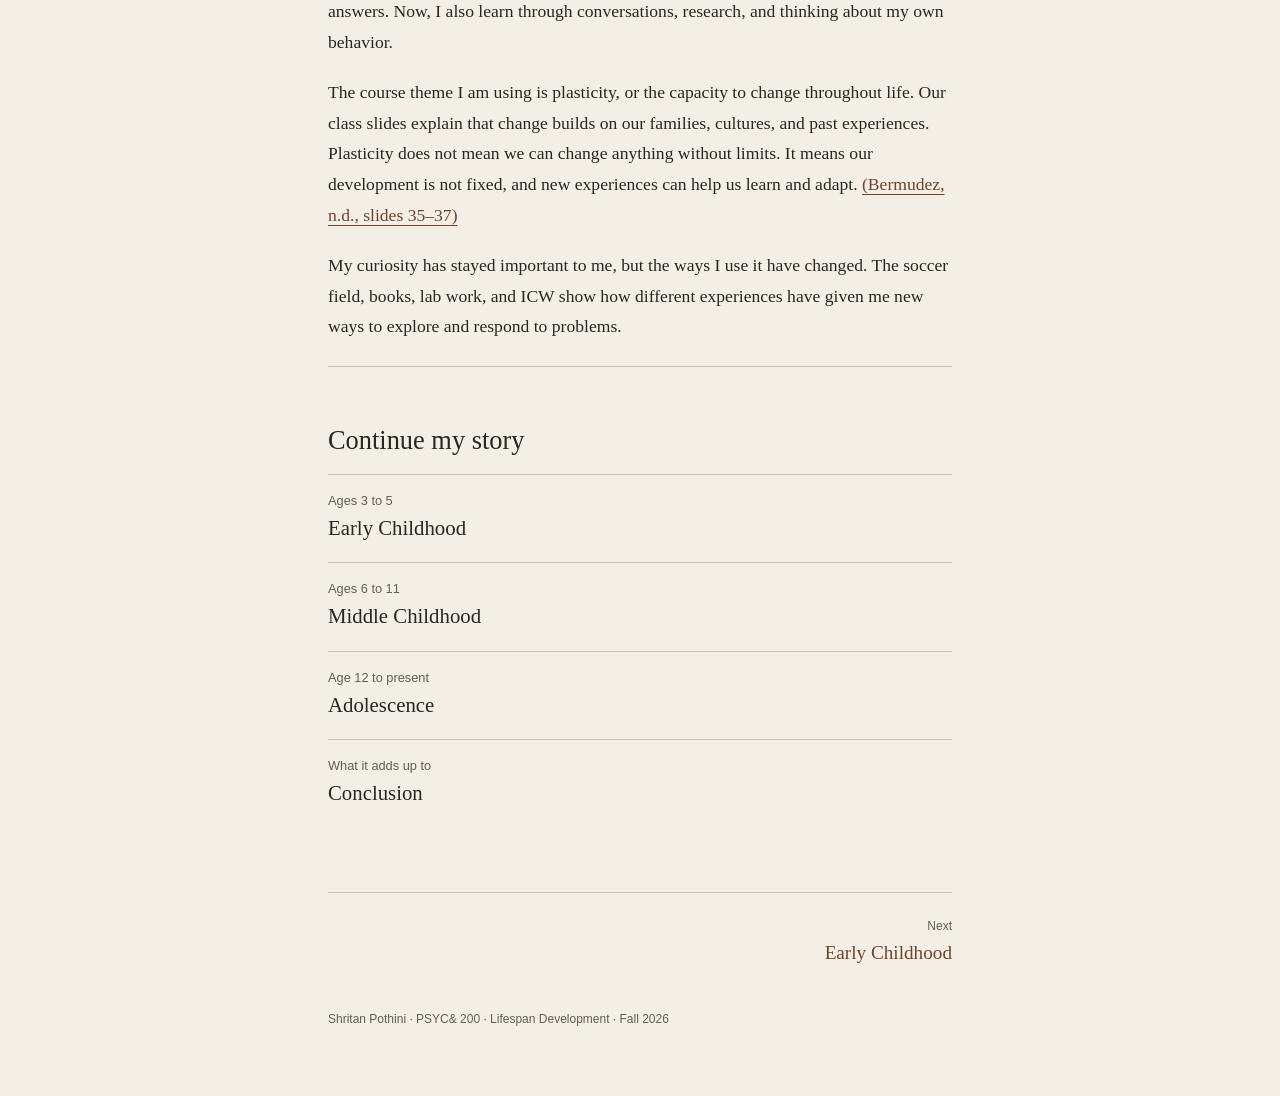
==== commit f247d2c7: "Align all posts with plasticity theme from supplied course slides" ====
--- a/index.html
+++ b/index.html
@@ -31,8 +31,9 @@
 <aside class="theme-note">
 <p class="eyebrow">My theme</p>
 <p class="theme-name" data-theme-name></p>
-<p>My theme is how my curiosity has grown. When I was little, I explored things by touching and looking at them. Later, I used books and science experiments to find answers. Now, I also learn by talking to people and thinking about my own behavior.</p>
-<p>The course theme I am using is continuous versus discontinuous development. Continuous development means change that builds gradually over time. Discontinuous development describes change in distinct stages, as in Piaget’s theory. My story seems to show a gradual growth in how I learn, even though I have organized it into age groups. <a href="https://openstax.org/books/lifespan-development/pages/1-2-themes-of-development">(Riser et al., 2024, Section 1.2)</a></p>
+<p>My personal theme is how my curiosity has grown. When I was little, I explored things by touching and looking at them. Later, I used books and science experiments to find answers. Now, I also learn through conversations, research, and thinking about my own behavior.</p>
+<p>The course theme I am using is plasticity, or the capacity to change throughout life. Our class slides explain that change builds on our families, cultures, and past experiences. Plasticity does not mean we can change anything without limits. It means our development is not fixed, and new experiences can help us learn and adapt. <a href="references.html#course-slides">(Bermudez, n.d., slides 35–37)</a></p>
+<p>My curiosity has stayed important to me, but the ways I use it have changed. The soccer field, books, lab work, and ICW show how different experiences have given me new ways to explore and respond to problems.</p>
 </aside>
 <section>
 <h2>Continue my story</h2>
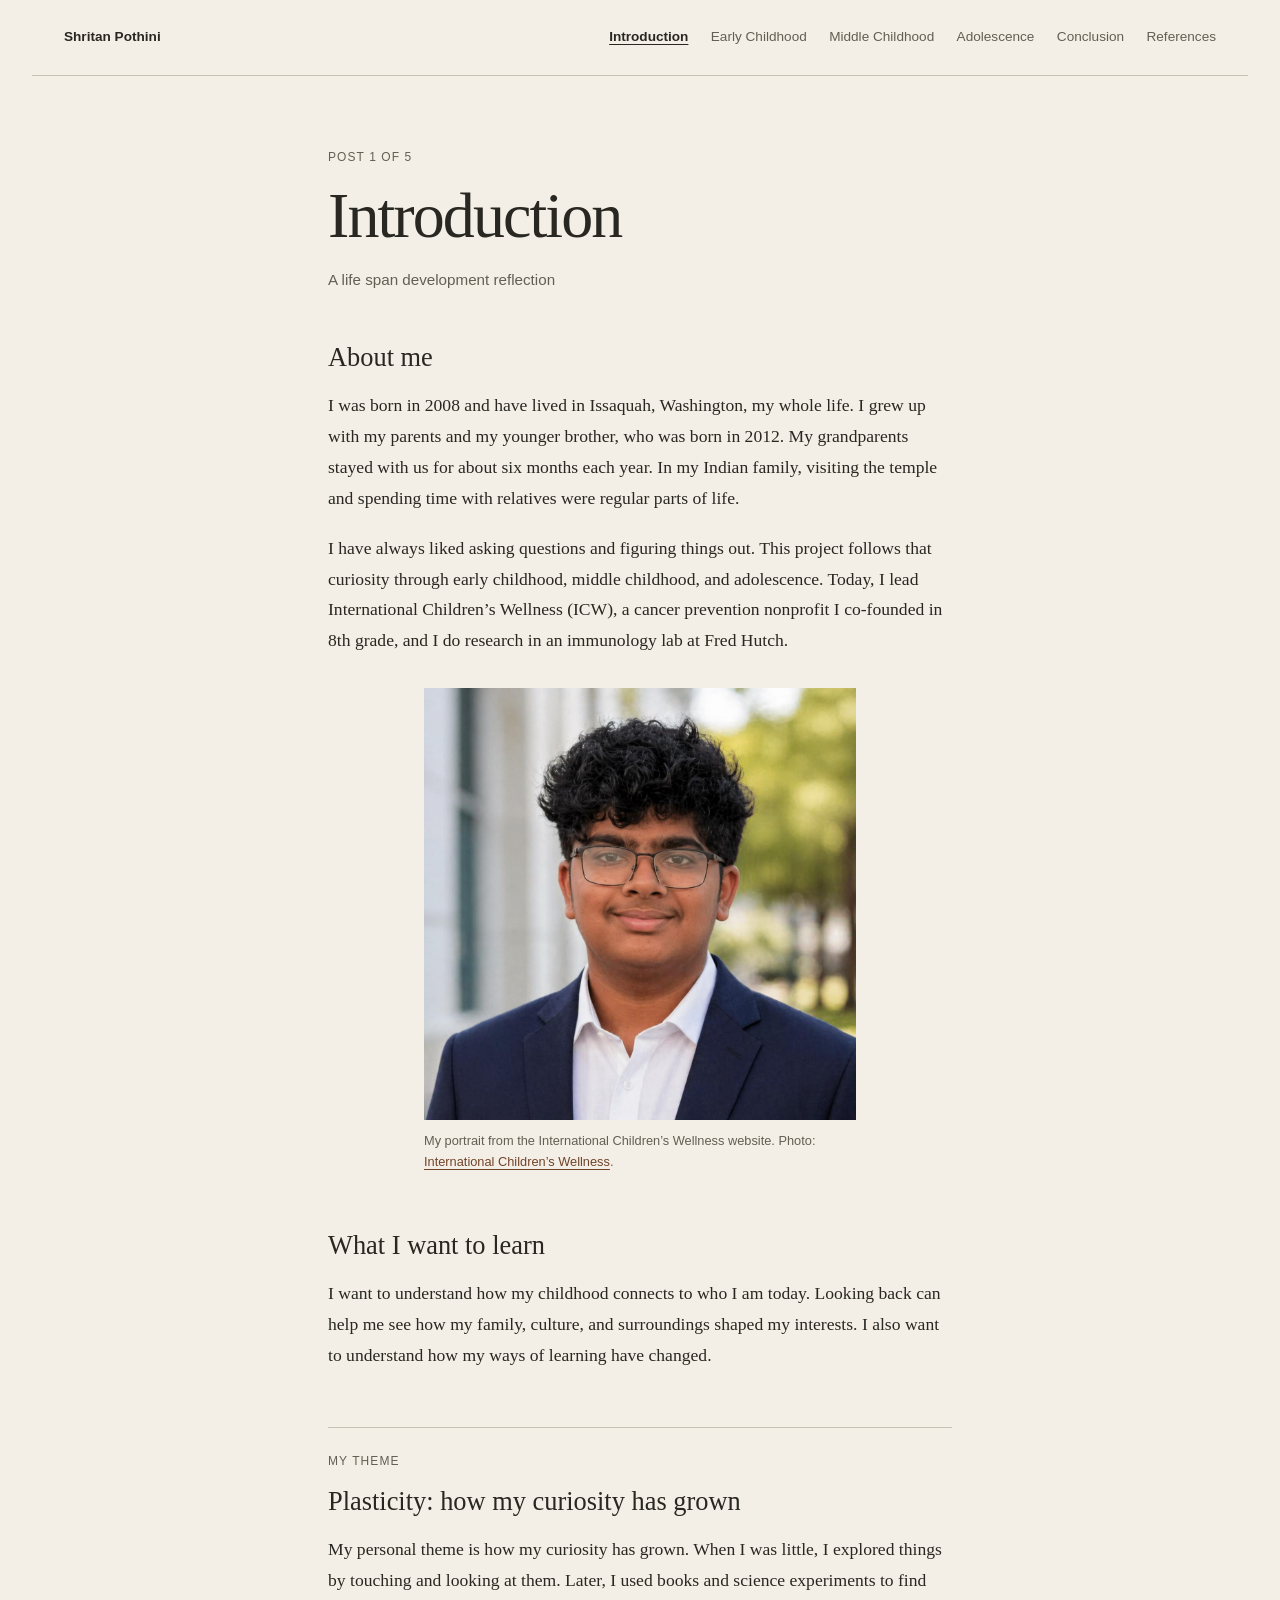
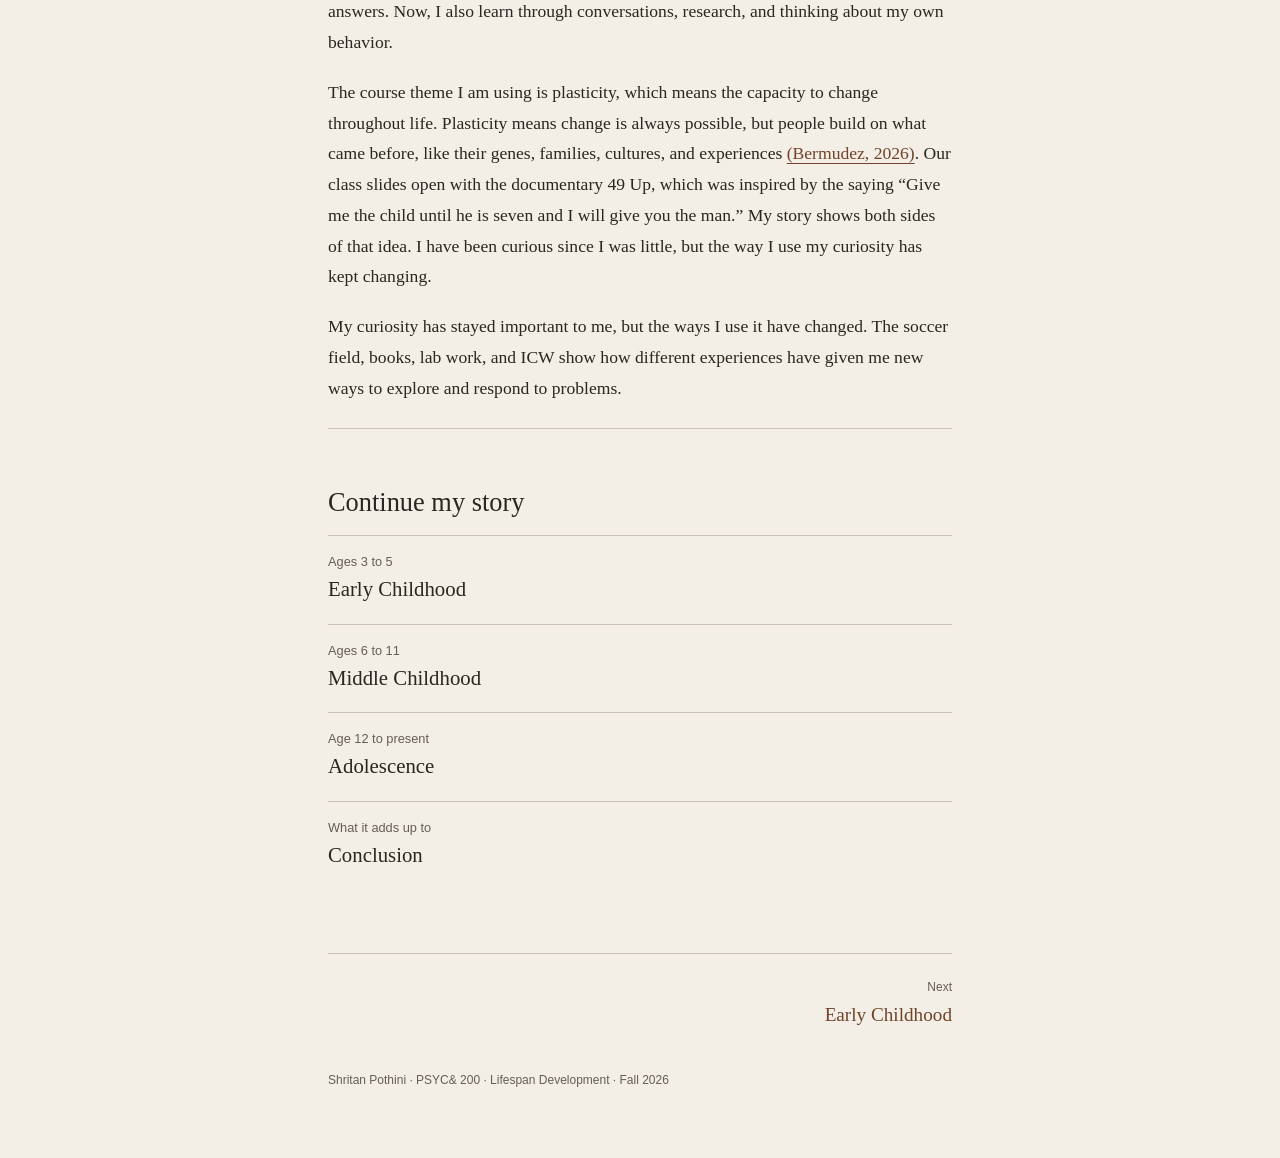
==== commit ca31205f: "Apply revised plasticity reflections and 2026 course slide citations" ====
--- a/index.html
+++ b/index.html
@@ -32,7 +32,7 @@
 <p class="eyebrow">My theme</p>
 <p class="theme-name" data-theme-name></p>
 <p>My personal theme is how my curiosity has grown. When I was little, I explored things by touching and looking at them. Later, I used books and science experiments to find answers. Now, I also learn through conversations, research, and thinking about my own behavior.</p>
-<p>The course theme I am using is plasticity, or the capacity to change throughout life. Our class slides explain that change builds on our families, cultures, and past experiences. Plasticity does not mean we can change anything without limits. It means our development is not fixed, and new experiences can help us learn and adapt. <a href="references.html#course-slides">(Bermudez, n.d., slides 35–37)</a></p>
+<p>The course theme I am using is plasticity, which means the capacity to change throughout life. Plasticity means change is always possible, but people build on what came before, like their genes, families, cultures, and experiences <a href="references.html#course-slides">(Bermudez, 2026)</a>. Our class slides open with the documentary 49 Up, which was inspired by the saying “Give me the child until he is seven and I will give you the man.” My story shows both sides of that idea. I have been curious since I was little, but the way I use my curiosity has kept changing.</p>
 <p>My curiosity has stayed important to me, but the ways I use it have changed. The soccer field, books, lab work, and ICW show how different experiences have given me new ways to explore and respond to problems.</p>
 </aside>
 <section>
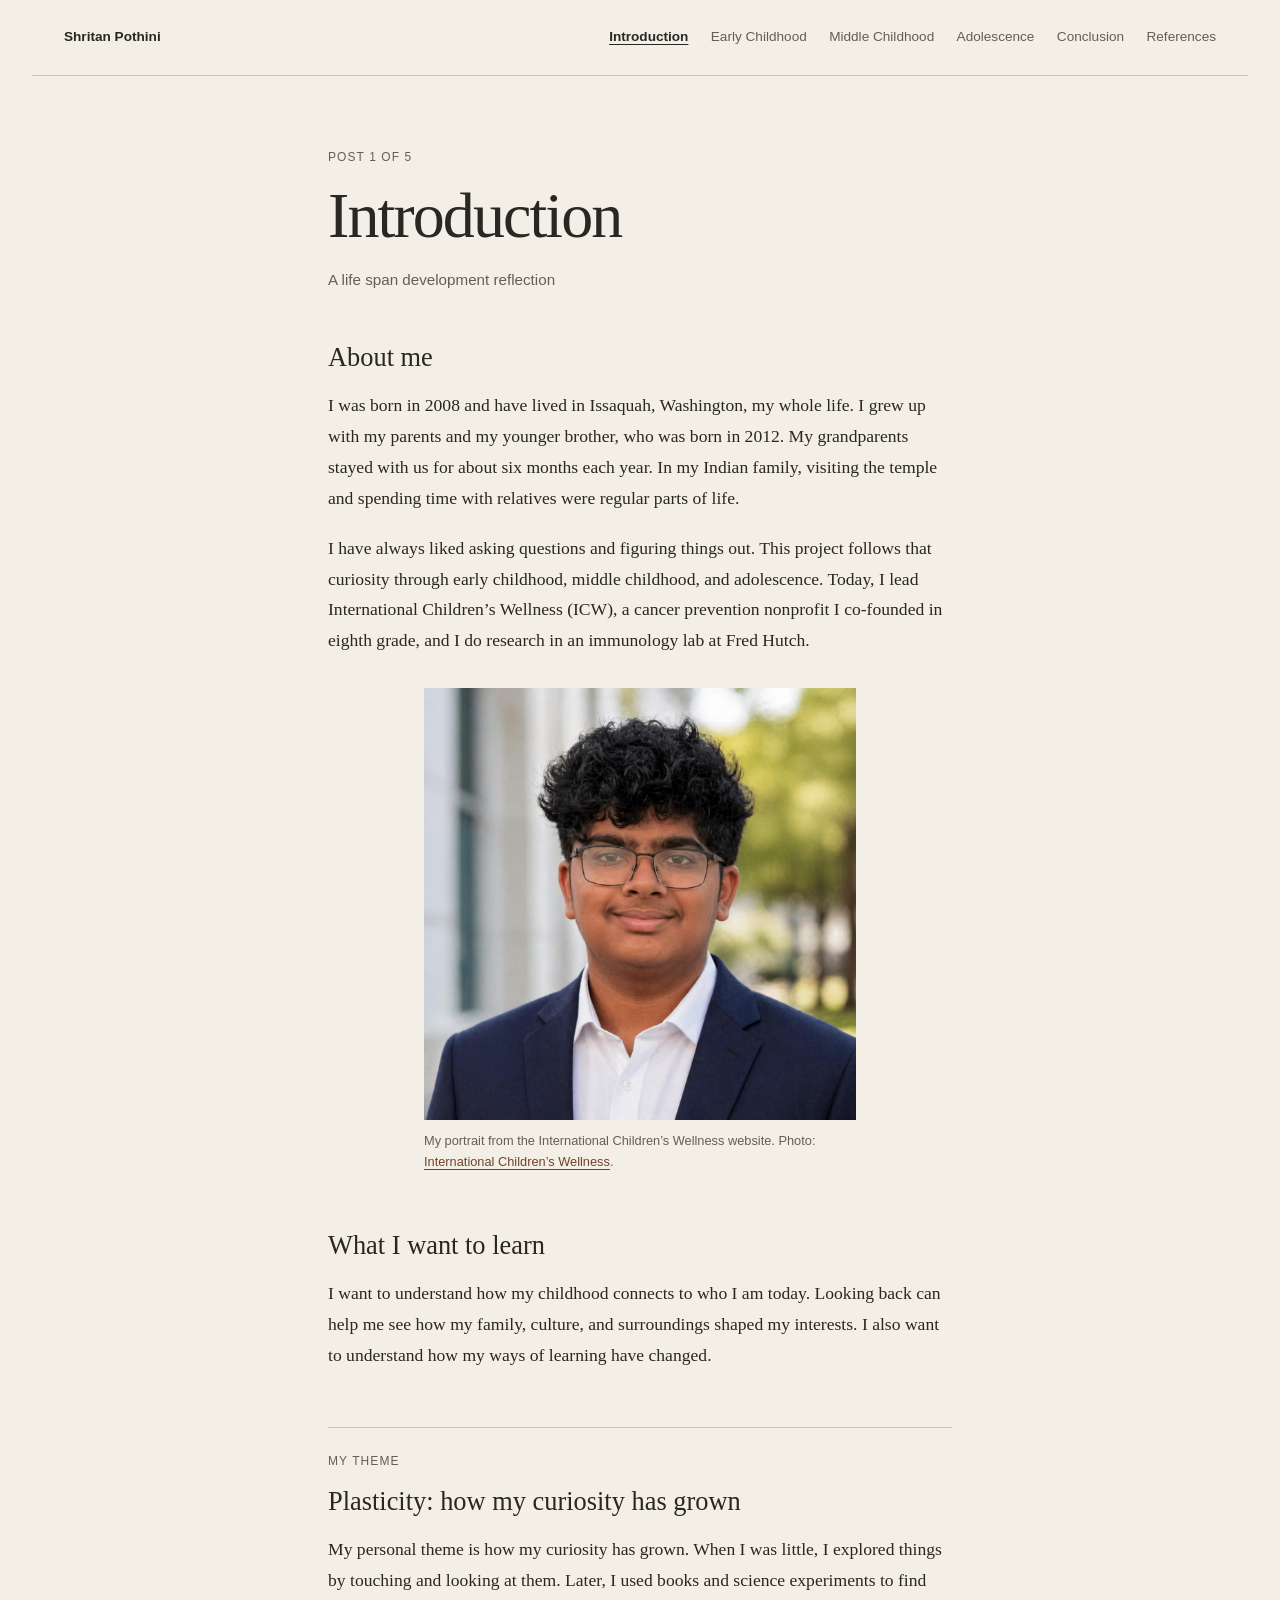
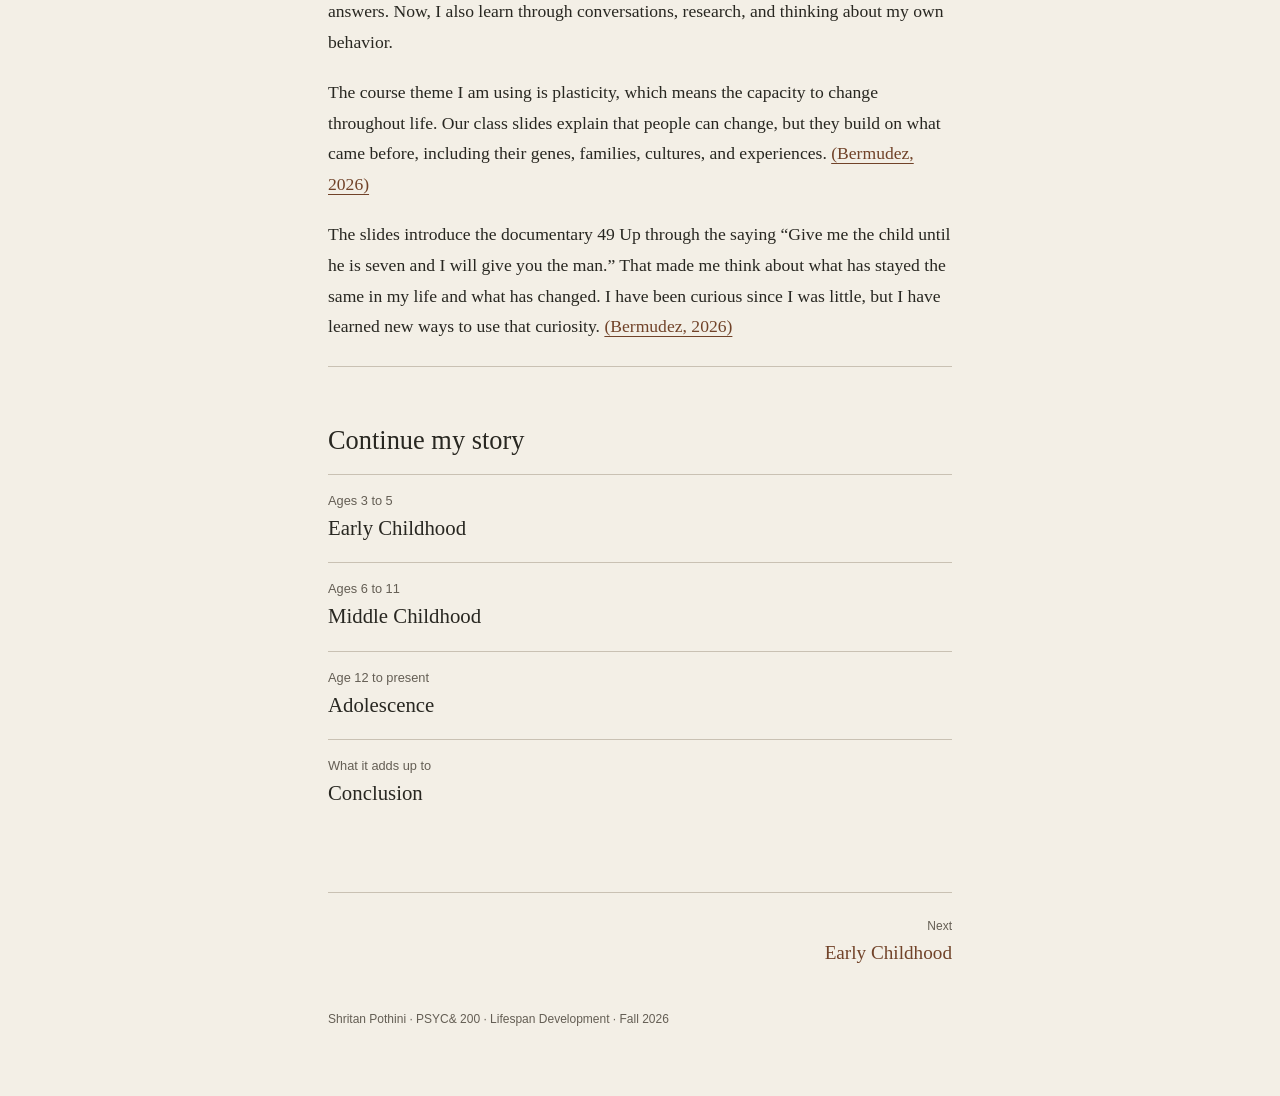
==== commit c58135f3: "Remove repeated explanations and polish autobiography flow" ====
--- a/index.html
+++ b/index.html
@@ -21,7 +21,7 @@
 <section>
 <h2>About me</h2>
 <p>I was born in 2008 and have lived in Issaquah, Washington, my whole life. I grew up with my parents and my younger brother, who was born in 2012. My grandparents stayed with us for about six months each year. In my Indian family, visiting the temple and spending time with relatives were regular parts of life.</p>
-<p>I have always liked asking questions and figuring things out. This project follows that curiosity through early childhood, middle childhood, and adolescence. Today, I lead International Children’s Wellness (ICW), a cancer prevention nonprofit I co-founded in 8th grade, and I do research in an immunology lab at Fred Hutch.</p>
+<p>I have always liked asking questions and figuring things out. This project follows that curiosity through early childhood, middle childhood, and adolescence. Today, I lead International Children’s Wellness (ICW), a cancer prevention nonprofit I co-founded in eighth grade, and I do research in an immunology lab at Fred Hutch.</p>
 <figure class="portrait"><img src="images/shritan-icw.png" alt="Portrait of Shritan Pothini" loading="lazy"><figcaption>My portrait from the International Children’s Wellness website. Photo: <a href="https://internationalchildrenswellness.org/">International Children’s Wellness</a>.</figcaption></figure>
 </section>
 <section>
@@ -32,8 +32,8 @@
 <p class="eyebrow">My theme</p>
 <p class="theme-name" data-theme-name></p>
 <p>My personal theme is how my curiosity has grown. When I was little, I explored things by touching and looking at them. Later, I used books and science experiments to find answers. Now, I also learn through conversations, research, and thinking about my own behavior.</p>
-<p>The course theme I am using is plasticity, which means the capacity to change throughout life. Plasticity means change is always possible, but people build on what came before, like their genes, families, cultures, and experiences <a href="references.html#course-slides">(Bermudez, 2026)</a>. Our class slides open with the documentary 49 Up, which was inspired by the saying “Give me the child until he is seven and I will give you the man.” My story shows both sides of that idea. I have been curious since I was little, but the way I use my curiosity has kept changing.</p>
-<p>My curiosity has stayed important to me, but the ways I use it have changed. The soccer field, books, lab work, and ICW show how different experiences have given me new ways to explore and respond to problems.</p>
+<p>The course theme I am using is plasticity, which means the capacity to change throughout life. Our class slides explain that people can change, but they build on what came before, including their genes, families, cultures, and experiences. <a href="references.html#course-slides">(Bermudez, 2026)</a></p>
+<p>The slides introduce the documentary 49 Up through the saying “Give me the child until he is seven and I will give you the man.” That made me think about what has stayed the same in my life and what has changed. I have been curious since I was little, but I have learned new ways to use that curiosity. <a href="references.html#course-slides">(Bermudez, 2026)</a></p>
 </aside>
 <section>
 <h2>Continue my story</h2>
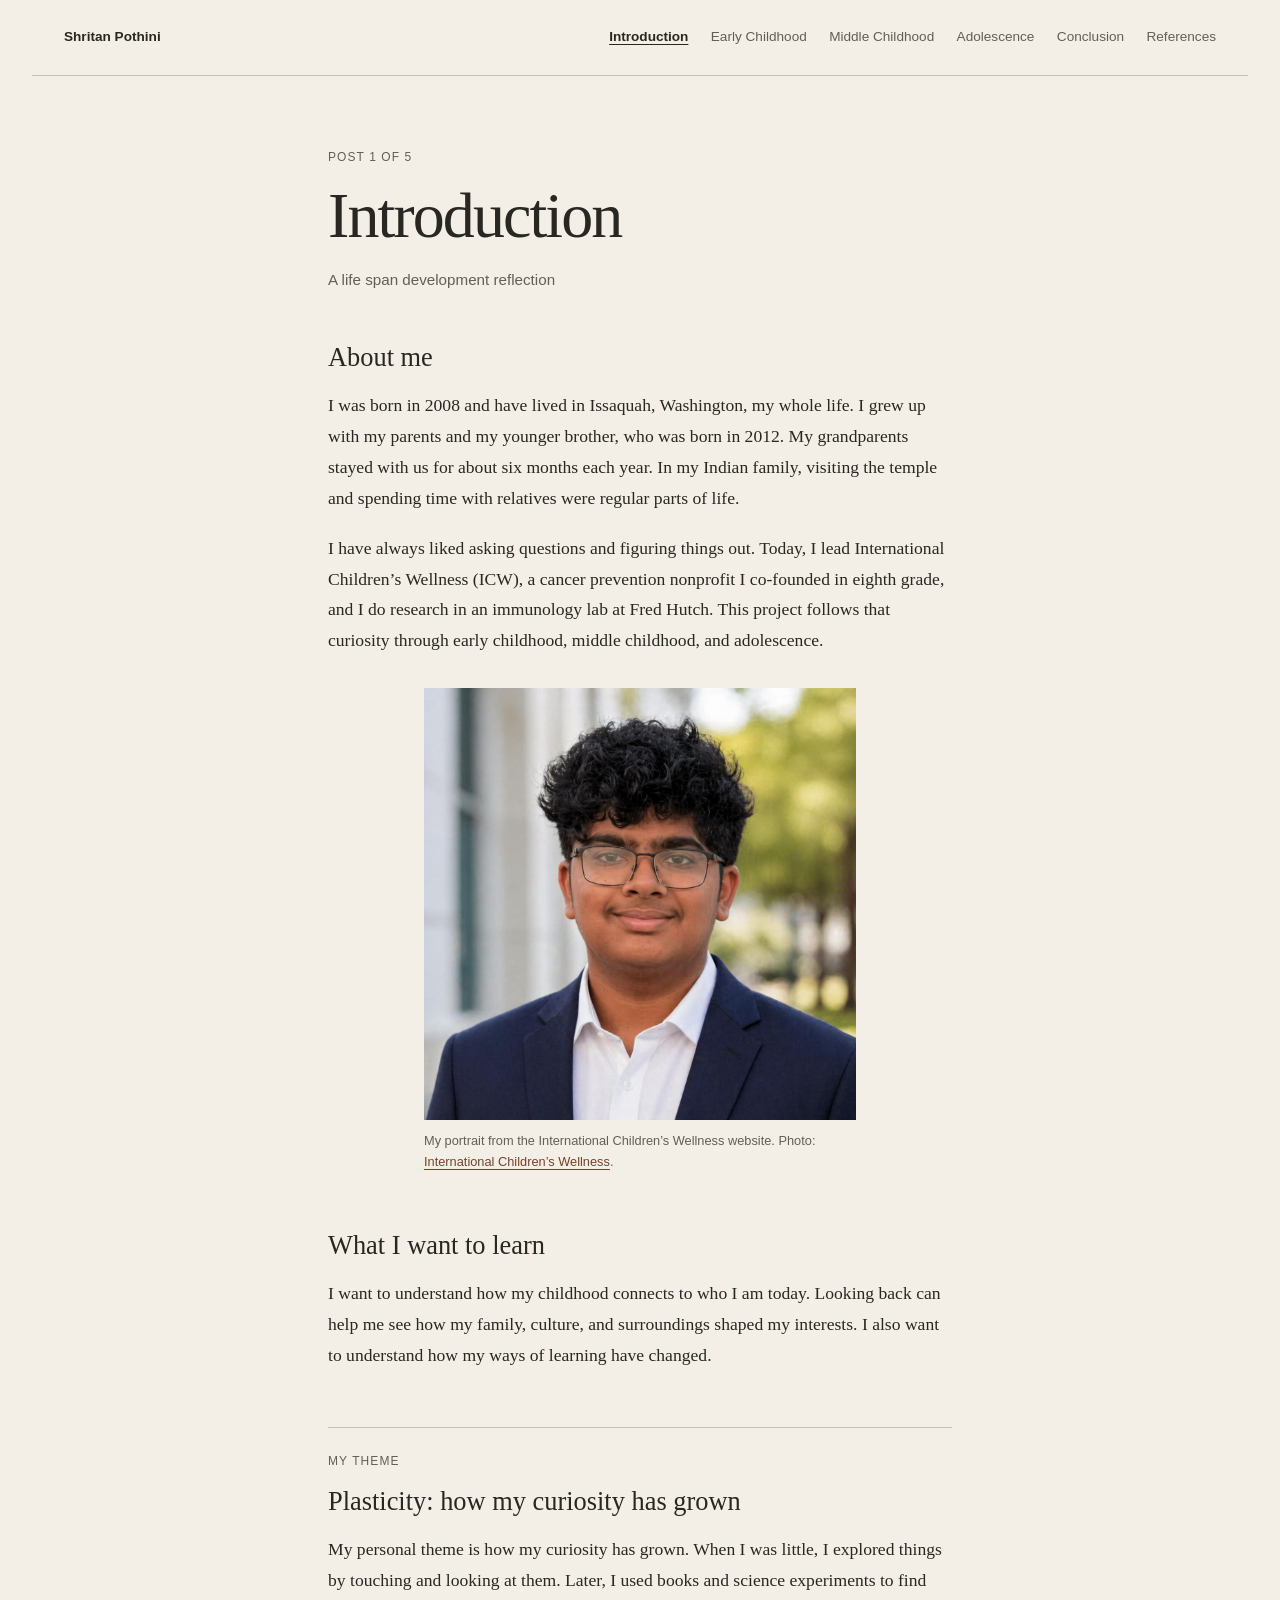
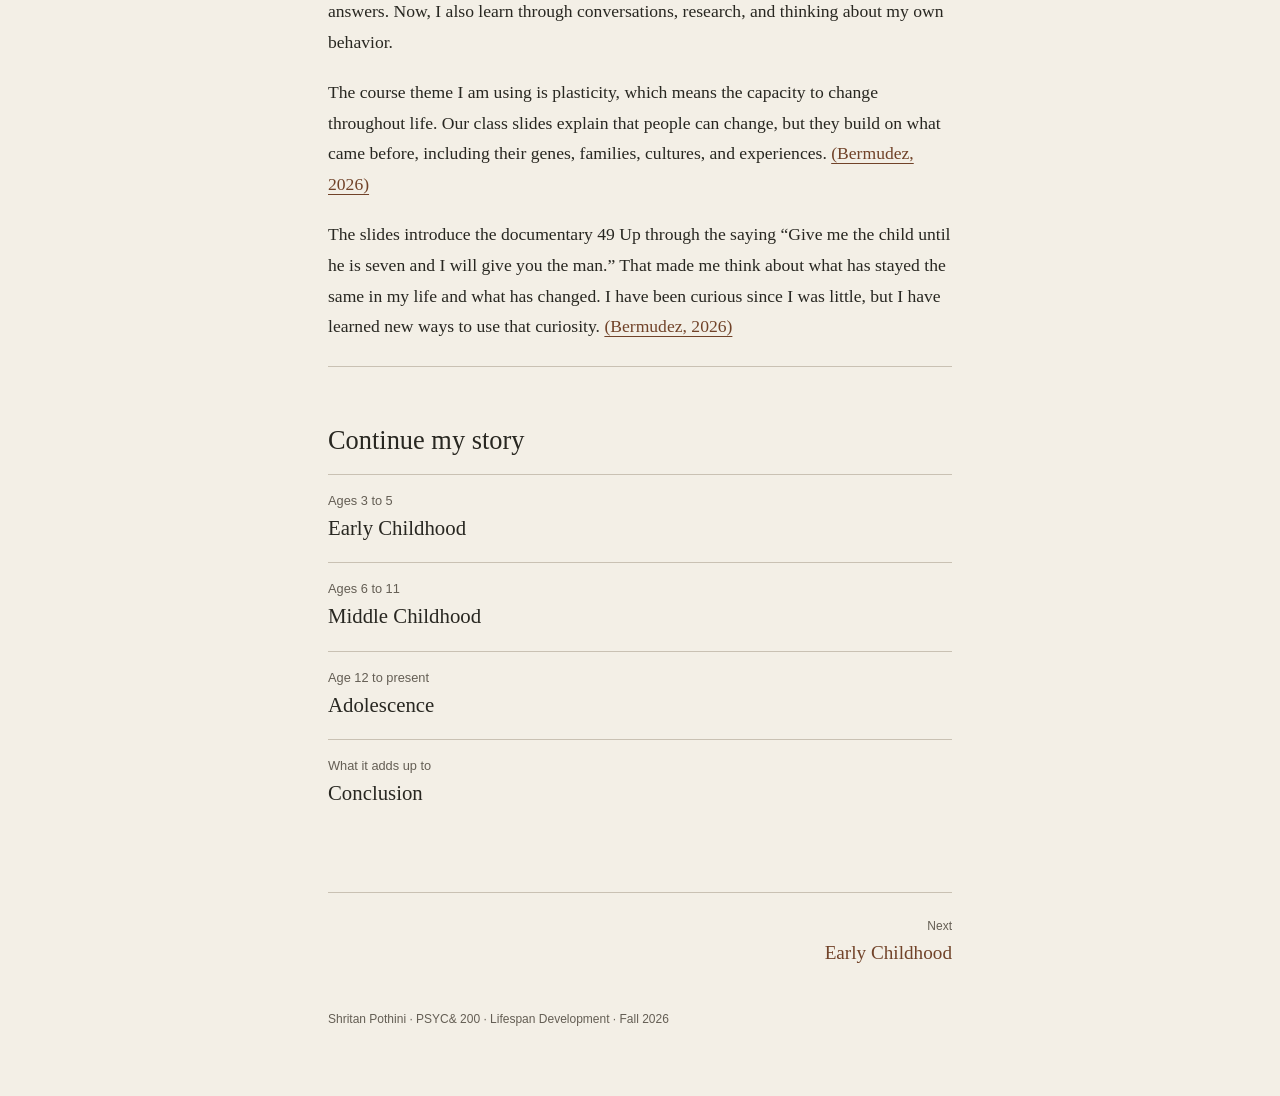
==== commit 87e9727e: "Clarify reflections and soccer caption and fix citation punctuation" ====
--- a/index.html
+++ b/index.html
@@ -21,7 +21,7 @@
 <section>
 <h2>About me</h2>
 <p>I was born in 2008 and have lived in Issaquah, Washington, my whole life. I grew up with my parents and my younger brother, who was born in 2012. My grandparents stayed with us for about six months each year. In my Indian family, visiting the temple and spending time with relatives were regular parts of life.</p>
-<p>I have always liked asking questions and figuring things out. This project follows that curiosity through early childhood, middle childhood, and adolescence. Today, I lead International Children’s Wellness (ICW), a cancer prevention nonprofit I co-founded in eighth grade, and I do research in an immunology lab at Fred Hutch.</p>
+<p>I have always liked asking questions and figuring things out. Today, I lead International Children’s Wellness (ICW), a cancer prevention nonprofit I co-founded in eighth grade, and I do research in an immunology lab at Fred Hutch. This project follows that curiosity through early childhood, middle childhood, and adolescence.</p>
 <figure class="portrait"><img src="images/shritan-icw.png" alt="Portrait of Shritan Pothini" loading="lazy"><figcaption>My portrait from the International Children’s Wellness website. Photo: <a href="https://internationalchildrenswellness.org/">International Children’s Wellness</a>.</figcaption></figure>
 </section>
 <section>
